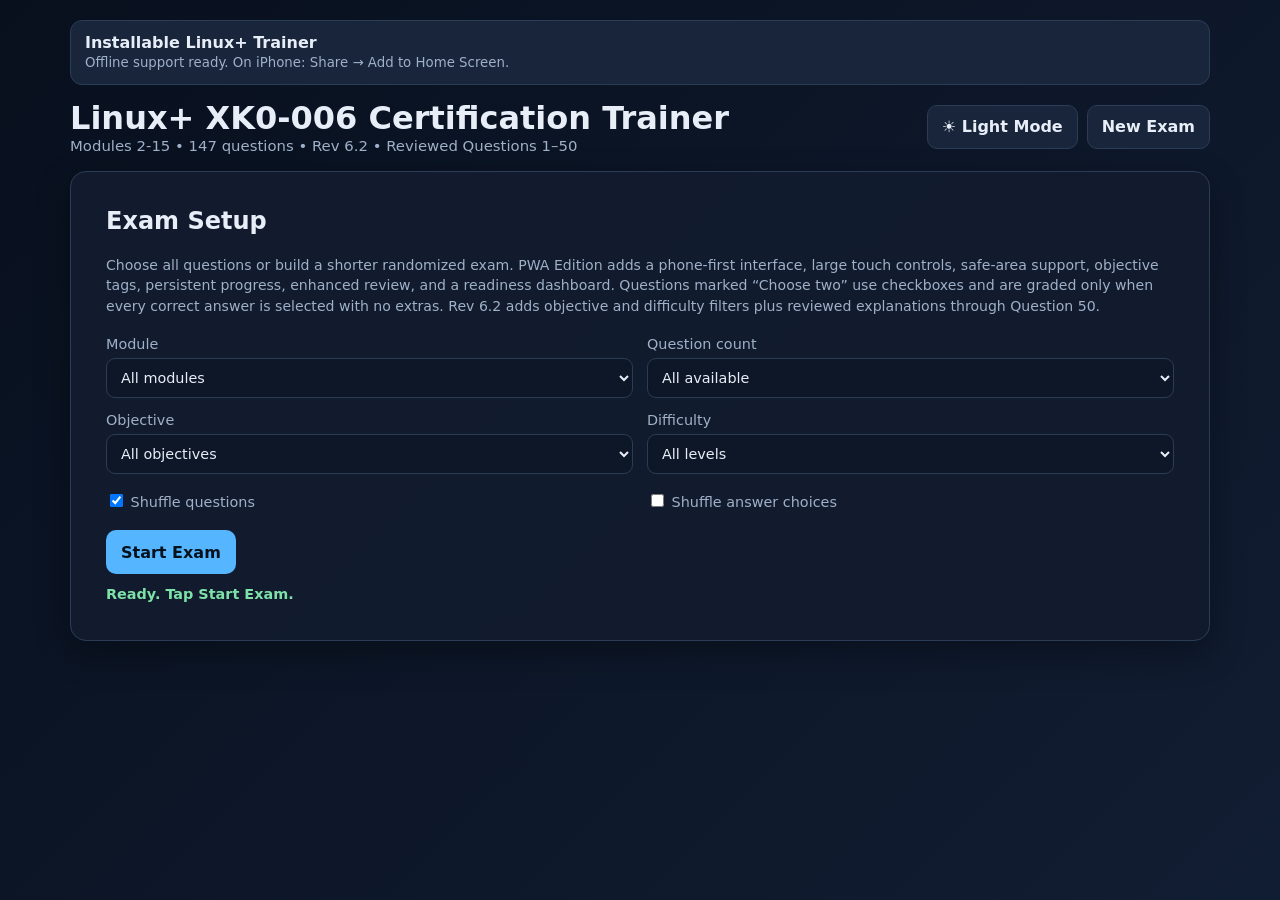
==== index.html @ e3d93ba5 "v6.2 v6.2" ====
<!doctype html>
<html lang="en"><head><meta charset="utf-8"><meta name="viewport" content="width=device-width,initial-scale=1,viewport-fit=cover">
<meta name="theme-color" content="#0b1220">
<meta name="apple-mobile-web-app-capable" content="yes">
<meta name="apple-mobile-web-app-status-bar-style" content="black-translucent">
<meta name="apple-mobile-web-app-title" content="Linux+ Trainer">
<meta name="mobile-web-app-capable" content="yes">
<meta name="description" content="Offline Linux+ XK0-006 certification practice trainer with 147-question bank; Questions 1–50 reviewed.">
<link rel="manifest" href="manifest.webmanifest">
<link rel="apple-touch-icon" href="icons/apple-touch-icon.png">
<link rel="icon" type="image/png" sizes="192x192" href="icons/icon-192.png">
<link rel="icon" type="image/png" sizes="512x512" href="icons/icon-512.png">
<title>Linux+ XK0-006 Trainer PWA</title>
<style>
:root{--bg:#0b1220;--panel:#121c2e;--panel2:#18253b;--text:#e8eef8;--muted:#9fb0c8;--accent:#55b6ff;--good:#37c978;--bad:#ff6577;--border:#2b3c57}
*{box-sizing:border-box} body{margin:0;font-family:Inter,system-ui,-apple-system,Segoe UI,Arial,sans-serif;background:linear-gradient(135deg,#08101e,#111d32);color:var(--text);min-height:100vh}
button,select,input{font:inherit} .app{max-width:1180px;margin:auto;padding:20px} header{display:flex;gap:15px;align-items:center;justify-content:space-between;margin-bottom:16px;flex-wrap:wrap}
h1{font-size:clamp(1.35rem,3vw,2rem);margin:0} .sub{color:var(--muted);font-size:.93rem} .top-actions{display:flex;gap:9px;flex-wrap:wrap}
.btn{border:1px solid var(--border);background:var(--panel2);color:var(--text);padding:10px 14px;border-radius:10px;cursor:pointer;font-weight:650} .btn:hover{border-color:var(--accent)} .primary{background:var(--accent);color:#05111d;border-color:transparent} .danger{background:#5b2630}
.layout{display:grid;grid-template-columns:280px 1fr;gap:16px} .card{background:rgba(18,28,46,.96);border:1px solid var(--border);border-radius:16px;box-shadow:0 12px 35px #0005}
.sidebar{padding:16px;position:sticky;top:15px;height:fit-content} .label{font-size:.78rem;color:var(--muted);text-transform:uppercase;letter-spacing:.08em;margin-bottom:6px}
select{width:100%;background:#0d1727;color:var(--text);border:1px solid var(--border);border-radius:9px;padding:10px;margin-bottom:14px}
.progressbar{height:10px;background:#09111e;border-radius:99px;overflow:hidden;margin:8px 0} .progressbar>div{height:100%;background:var(--accent);width:0}
.stats{display:grid;grid-template-columns:1fr 1fr;gap:8px;margin:12px 0} .stat{background:#0c1626;padding:10px;border-radius:10px;text-align:center} .stat strong{display:block;font-size:1.15rem}
.navgrid{display:grid;grid-template-columns:repeat(5,1fr);gap:6px;max-height:390px;overflow:auto;padding-right:2px} .qnav{aspect-ratio:1;border:1px solid var(--border);border-radius:7px;background:#0d1727;color:var(--text);cursor:pointer;font-size:.8rem} .qnav.active{outline:2px solid var(--accent)} .qnav.answered{background:#25456a} .qnav.correct{background:#185c3a} .qnav.wrong{background:#6d2632}
.main{padding:clamp(18px,3vw,30px)} .meta{display:flex;justify-content:space-between;color:var(--muted);gap:10px;font-size:.9rem;flex-wrap:wrap} .stem{font-size:1.15rem;line-height:1.55;margin:20px 0 16px}
.refimg{max-width:100%;max-height:420px;object-fit:contain;background:white;border-radius:10px;margin:8px 0 18px;border:1px solid var(--border)}
.option{display:flex;gap:12px;align-items:flex-start;padding:13px;border:1px solid var(--border);border-radius:11px;margin:9px 0;cursor:pointer;background:#0d1727;line-height:1.4} .option:hover{border-color:#5278a5} .option input{margin-top:3px;transform:scale(1.15)} .option.correct-answer{border-color:var(--good);background:#123722} .option.wrong-answer{border-color:var(--bad);background:#421b25}
.feedback{margin-top:14px;padding:12px;border-radius:10px;display:none} .feedback.good{display:block;background:#123722;border:1px solid var(--good)} .feedback.bad{display:block;background:#421b25;border:1px solid var(--bad)}
.bottom{display:flex;justify-content:space-between;gap:10px;margin-top:22px;flex-wrap:wrap} .center-actions{display:flex;gap:8px}
.start{padding:35px} .start h2{margin-top:0} .config{display:grid;grid-template-columns:repeat(2,minmax(0,1fr));gap:14px;margin:20px 0} .config label{display:block;color:var(--muted);font-size:.9rem} .config input,.config select{margin-top:6px;margin-bottom:0}
.results{padding:30px} .score{font-size:3.4rem;font-weight:800} .hidden{display:none!important} .note{color:var(--muted);font-size:.88rem;line-height:1.45}
@media(max-width:820px){.layout{grid-template-columns:1fr} .sidebar{position:static} .navgrid{max-height:150px;grid-template-columns:repeat(10,1fr)}}

/* Revision 3 enhancements */
:root{--shadow:#0005;--chip:#23344e;--warning:#f5c451}
body.light{--bg:#eef3f9;--panel:#ffffff;--panel2:#edf3fa;--text:#172235;--muted:#5d6b7e;--accent:#1677c8;--good:#16834a;--bad:#c63d4c;--border:#cbd7e5;--shadow:#19324b22;--chip:#e5eef8;background:linear-gradient(135deg,#edf4fb,#f9fbfe)}
body.light .card,body.light .sidebar{background:rgba(255,255,255,.98)} body.light select,body.light .option,body.light .qnav,body.light .stat{background:#f7faff;color:var(--text)}
.card{box-shadow:0 12px 35px var(--shadow)}
.top-actions{align-items:center}.theme-toggle{min-width:112px}.badge{display:inline-flex;align-items:center;padding:5px 9px;border-radius:999px;background:var(--chip);border:1px solid var(--border);font-size:.76rem;font-weight:750;letter-spacing:.02em}.badge.easy{color:#7be3a7}.badge.medium{color:#ffd36b}.badge.hard{color:#ff8a98}.meta-left{display:flex;gap:7px;flex-wrap:wrap;align-items:center}.search-wrap{margin:12px 0}.search-wrap input{width:100%;padding:10px 12px;border-radius:9px;border:1px solid var(--border);background:#0d1727;color:var(--text)}body.light .search-wrap input{background:#f7faff;color:var(--text)}
.rationale{padding:11px 12px;margin:9px 0;border-radius:9px;line-height:1.45}.rationale.good{background:#0f3221;border-left:5px solid var(--good)}.rationale.bad{background:#361923;border-left:5px solid var(--bad)}body.light .rationale.good{background:#e9f8ef}body.light .rationale.bad{background:#fff0f2}.rationale .reason{display:block;margin-top:5px}.correct-callout{font-size:1.06rem;margin:2px 0 12px;padding:11px;border-radius:9px;background:#0e3b25;border:1px solid var(--good)}body.light .correct-callout{background:#e8f8ee}.verification{margin-top:10px;padding:10px 12px;border:1px solid #4f7a9c;border-radius:10px;background:#10263a;color:#cfeaff;font-size:.88rem}.exam-tip{margin-top:12px;padding:11px;border-radius:9px;background:#2b2613;border:1px solid #6c5b22}body.light .verification{margin-top:10px;padding:10px 12px;border:1px solid #4f7a9c;border-radius:10px;background:#10263a;color:#cfeaff;font-size:.88rem}.exam-tip{background:#fff9e8}.module-report{margin:20px 0}.module-row{display:grid;grid-template-columns:1fr auto;gap:12px;padding:10px 0;border-bottom:1px solid var(--border)}.dashboard-grid{display:grid;grid-template-columns:repeat(3,minmax(0,1fr));gap:12px;margin:18px 0}.dash-card{background:#0c1626;border:1px solid var(--border);padding:16px;border-radius:12px}.dash-card strong{display:block;font-size:1.55rem;margin-top:4px}body.light .dash-card{background:#f7faff}.readiness{height:16px;border-radius:999px;background:#09111e;overflow:hidden;border:1px solid var(--border)}body.light .readiness{background:#e5edf6}.readiness>div{height:100%;background:linear-gradient(90deg,var(--bad),var(--warning),var(--good));width:0}.weak-list{display:flex;gap:8px;flex-wrap:wrap;margin:10px 0 18px}.weak-chip{padding:7px 10px;border:1px solid var(--border);border-radius:999px;background:var(--chip)}.review-actions{display:flex;gap:8px;flex-wrap:wrap}.save-note{font-size:.8rem;color:var(--muted);margin-top:10px}
@media(max-width:700px){.dashboard-grid{grid-template-columns:1fr}.module-row{grid-template-columns:1fr}.top-actions{width:100%}.top-actions .btn{flex:1}}


/* PWA Edition — phone-first usability */
html{-webkit-text-size-adjust:100%;scroll-behavior:smooth}
body{padding-left:env(safe-area-inset-left);padding-right:env(safe-area-inset-right)}
button,.option,label,input,select{-webkit-tap-highlight-color:transparent;touch-action:manipulation}
.btn{min-height:44px}.option{min-height:52px}.qnav{min-width:38px;min-height:38px}
@media(max-width:600px){
  body{background:var(--bg)}
  .app{max-width:none;padding:10px 10px calc(92px + env(safe-area-inset-bottom))}
  header{display:block;margin-bottom:10px}
  h1{font-size:1.28rem;line-height:1.2;margin-right:4px}
  .sub{font-size:.82rem;line-height:1.35;margin-top:4px}
  .top-actions{display:grid;grid-template-columns:1fr 1fr;gap:8px;margin-top:11px;width:100%}
  .top-actions .btn{width:100%;padding:10px 8px;font-size:.9rem}
  .card{border-radius:13px;box-shadow:none}
  .start,.results{padding:17px 14px}
  .start h2,.results h2{font-size:1.25rem}
  .config{grid-template-columns:1fr;gap:12px;margin:16px 0}
  .config label{font-size:.88rem}
  .config select{min-height:48px}
  #startBtn{width:100%;min-height:50px;font-size:1rem}
  .layout{display:flex;flex-direction:column;gap:10px}
  .sidebar{position:static;padding:12px;order:2}
  .main{padding:15px 13px;order:1;overflow:hidden}
  .sidebar .label:first-child,#jumpModule{display:none}
  .search-wrap{margin:0 0 10px}
  .search-wrap input{min-height:45px;font-size:16px}
  .stats{grid-template-columns:repeat(4,1fr);gap:5px;margin:9px 0}
  .stat{padding:8px 3px;font-size:.66rem;line-height:1.2}
  .stat strong{font-size:1rem;margin-bottom:2px}
  .navgrid{display:flex;gap:7px;overflow-x:auto;overflow-y:hidden;max-height:none;padding:3px 1px 8px;scroll-snap-type:x proximity;-webkit-overflow-scrolling:touch}
  .qnav{flex:0 0 40px;aspect-ratio:1;scroll-snap-align:center;font-size:.78rem}
  #submitExam{min-height:48px;margin-top:8px!important}
  .meta{display:block;font-size:.78rem}
  .meta-left{gap:5px;margin-bottom:7px}
  #qCount{display:block;color:var(--muted)}
  .badge{font-size:.68rem;padding:4px 7px}
  .stem{font-size:1.04rem;line-height:1.48;margin:15px 0 12px;overflow-wrap:anywhere}
  .refimg{max-height:48vh;margin:6px 0 13px;border-radius:8px}
  .option{gap:10px;padding:13px 11px;margin:8px 0;border-radius:10px;font-size:.97rem;line-height:1.42;overflow-wrap:anywhere}
  .option input{width:20px;height:20px;flex:0 0 20px;margin-top:1px;transform:none}
  .feedback{padding:10px;margin-top:12px;overflow-wrap:anywhere}
  .feedback h3{font-size:1rem;margin:10px 0}
  .correct-callout{font-size:.98rem;padding:10px;line-height:1.4}
  .rationale{padding:10px;margin:8px 0;font-size:.92rem}
  .exam-tip,.verification{font-size:.88rem;line-height:1.4}
  .bottom{position:fixed;z-index:50;left:0;right:0;bottom:0;margin:0;padding:9px max(10px,env(safe-area-inset-right)) calc(9px + env(safe-area-inset-bottom)) max(10px,env(safe-area-inset-left));display:grid;grid-template-columns:1fr 2fr 1fr;gap:7px;background:rgba(11,18,32,.97);border-top:1px solid var(--border);box-shadow:0 -8px 24px #0007;backdrop-filter:blur(12px)}
  body.light .bottom{background:rgba(255,255,255,.97);box-shadow:0 -8px 24px #19324b22}
  .bottom>.btn{width:100%;padding:9px 5px;font-size:.82rem;white-space:nowrap}
  .center-actions{display:grid;grid-template-columns:1fr 1fr;gap:7px;min-width:0}
  .center-actions .btn{width:100%;padding:9px 4px;font-size:.8rem;white-space:nowrap}
  .dashboard-grid{grid-template-columns:1fr 1fr;gap:8px;margin:14px 0}
  .dash-card{padding:12px 10px;font-size:.83rem}
  .dash-card strong{font-size:1.25rem}
  .score{font-size:2.65rem}
  .module-row{display:block;padding:10px 0;font-size:.9rem}
  .module-row strong{display:block;margin-top:5px}
  .review-actions{display:grid;grid-template-columns:1fr;gap:8px}
  .review-actions .btn{width:100%;min-height:48px}
}
@media(max-width:380px){
  .app{padding-left:7px;padding-right:7px}
  .main{padding:13px 10px}
  .stats{grid-template-columns:1fr 1fr}
  .dashboard-grid{grid-template-columns:1fr}
  .bottom{grid-template-columns:.8fr 2.4fr .8fr;gap:5px;padding-left:6px;padding-right:6px}
  .bottom>.btn,.center-actions .btn{font-size:.74rem}
}
@media(orientation:landscape) and (max-height:500px) and (max-width:950px){
  .app{padding-bottom:76px}
  header{display:flex}
  .top-actions{width:auto;margin-top:0;display:flex}
  .refimg{max-height:42vh}
  .bottom{padding-top:6px;padding-bottom:calc(6px + env(safe-area-inset-bottom))}
}

.startup-status{margin-top:12px;font-size:.9rem;color:var(--muted);min-height:1.3em}.startup-status.error{color:#ff9b9b;font-weight:700}.startup-status.ok{color:#7ee2a8;font-weight:700}@media(max-width:700px){#startBtn{width:100%;min-height:56px;font-size:1.05rem}.startup-status{text-align:center}}

.pwa-banner{display:flex;align-items:center;justify-content:space-between;gap:12px;padding:12px 14px;margin-bottom:14px;border:1px solid var(--border);border-radius:12px;background:var(--panel2)}
.pwa-banner strong{display:block}.pwa-banner small{color:var(--muted);line-height:1.35}.pwa-banner .btn{white-space:nowrap}
@media(max-width:600px){.pwa-banner{align-items:flex-start;flex-direction:column}.pwa-banner .btn{width:100%;min-height:48px}}
.badge.reviewed{background:rgba(34,197,94,.16);border-color:rgba(34,197,94,.45);color:#86efac}.badge.pending{background:rgba(245,158,11,.12);border-color:rgba(245,158,11,.4);color:#fcd34d}.review-detail{margin-top:12px;padding:12px;border:1px solid var(--border);border-radius:10px;background:var(--panel2)}.review-detail div+div{margin-top:8px}</style></head><body><div class="app"><div id="pwaBanner" class="pwa-banner"><div><strong>Installable Linux+ Trainer</strong><small id="pwaMessage">Open from an HTTPS address in Safari, then use Share → Add to Home Screen.</small></div><button id="installBtn" class="btn primary hidden" type="button">Install App</button></div>
<header><div><h1>Linux+ XK0-006 Certification Trainer</h1><div class="sub">Modules 2-15 • 147 questions • Rev 6.2 • Reviewed Questions 1–50</div></div><div class="top-actions"><button class="btn theme-toggle" id="themeBtn">☀️ Light Mode</button><button class="btn" id="restartTop">New Exam</button></div></header>
<section id="startScreen" class="card start"><h2>Exam Setup</h2><p class="note">Choose all questions or build a shorter randomized exam. PWA Edition adds a phone-first interface, large touch controls, safe-area support, objective tags, persistent progress, enhanced review, and a readiness dashboard. Questions marked “Choose two” use checkboxes and are graded only when every correct answer is selected with no extras. Rev 6.2 adds objective and difficulty filters plus reviewed explanations through Question 50.</p>
<div class="config"><label>Module<select id="moduleSelect"><option value="all">All modules</option></select></label><label>Question count<select id="countSelect"><option value="all">All available</option><option>10</option><option>25</option><option>50</option><option>75</option><option>100</option><option>150</option></select></label><label>Objective<select id="objectiveSelect"><option value="all">All objectives</option></select></label><label>Difficulty<select id="difficultySelect"><option value="all">All levels</option><option>Easy</option><option>Medium</option><option>Hard</option></select></label><label><input type="checkbox" id="shuffleQuestions" checked> Shuffle questions</label><label><input type="checkbox" id="shuffleAnswers"> Shuffle answer choices</label></div>
<button type="button" class="btn primary" id="startBtn" onclick="return startExamFallback(event)">Start Exam</button><div id="startupStatus" class="startup-status" role="status" aria-live="polite">Ready. Tap Start Exam.</div></section>
<section id="examScreen" class="layout hidden"><aside class="card sidebar"><div class="label">Module filter</div><select id="jumpModule"><option value="all">All in exam</option></select><div class="search-wrap"><input id="questionSearch" type="search" placeholder="Search questions or commands"></div><div class="label">Progress</div><div id="progressText">0 / 0 answered</div><div class="progressbar"><div id="progressFill"></div></div><div class="stats"><div class="stat"><strong id="answeredStat">0</strong>Answered</div><div class="stat"><strong id="remainingStat">0</strong>Remaining</div><div class="stat"><strong id="correctLive">0</strong>Checked correct</div><div class="stat"><strong id="accuracyLive">—</strong>Checked accuracy</div></div><div class="navgrid" id="navGrid"></div><button class="btn primary" style="width:100%;margin-top:14px" id="submitExam">Grade Exam</button></aside>
<main class="card main"><div class="meta"><div class="meta-left"><span id="qModule"></span><span class="badge" id="qObjective"></span><span class="badge" id="qDifficulty"></span><span class="badge" id="qReviewStatus"></span></div><span id="qCount"></span></div><div class="stem" id="qStem"></div><div id="qImages"></div><div id="options"></div><div class="feedback" id="feedback"></div><div class="bottom"><button class="btn" id="prevBtn">Previous</button><div class="center-actions"><button class="btn" id="clearBtn">Clear</button><button class="btn primary" id="checkBtn">Check Answer</button></div><button class="btn" id="nextBtn">Next</button></div></main></section>
<section id="resultsScreen" class="card results hidden"><h2>Exam Results</h2><div class="score" id="score"></div><p id="scoreDetail"></p><div class="dashboard-grid"><div class="dash-card">Readiness<strong id="readinessLabel"></strong><div class="readiness"><div id="readinessFill"></div></div></div><div class="dash-card">Correct<strong id="correctStat"></strong></div><div class="dash-card">Incorrect / blank<strong id="wrongStat"></strong></div></div><h3>Weakest areas</h3><div id="weakAreas" class="weak-list"></div><div id="objectiveReport" class="module-report"></div><div id="moduleReport" class="module-report"></div><div class="review-actions"><button class="btn primary" id="reviewBtn">Review All Answers</button><button class="btn" id="missedBtn">Review Missed Only</button><button class="btn" id="newBtn">New Exam</button></div><div class="save-note">Your theme and in-progress answers are stored locally in this browser.</div></section>
</div><script>var __assign = (this && this.__assign) || function () {
    __assign = Object.assign || function(t) {
        for (var s, i = 1, n = arguments.length; i < n; i++) {
            s = arguments[i];
            for (var p in s) if (Object.prototype.hasOwnProperty.call(s, p))
                t[p] = s[p];
        }
        return t;
    };
    return __assign.apply(this, arguments);
};
var __read = (this && this.__read) || function (o, n) {
    var m = typeof Symbol === "function" && o[Symbol.iterator];
    if (!m) return o;
    var i = m.call(o), r, ar = [], e;
    try {
        while ((n === void 0 || n-- > 0) && !(r = i.next()).done) ar.push(r.value);
    }
    catch (error) { e = { error: error }; }
    finally {
        try {
            if (r && !r.done && (m = i["return"])) m.call(i);
        }
        finally { if (e) throw e.error; }
    }
    return ar;
};
var __spreadArray = (this && this.__spreadArray) || function (to, from, pack) {
    if (pack || arguments.length === 2) for (var i = 0, l = from.length, ar; i < l; i++) {
        if (ar || !(i in from)) {
            if (!ar) ar = Array.prototype.slice.call(from, 0, i);
            ar[i] = from[i];
        }
    }
    return to.concat(ar || Array.prototype.slice.call(from));
};
var __values = (this && this.__values) || function(o) {
    var s = typeof Symbol === "function" && Symbol.iterator, m = s && o[s], i = 0;
    if (m) return m.call(o);
    if (o && typeof o.length === "number") return {
        next: function () {
            if (o && i >= o.length) o = void 0;
            return { value: o && o[i++], done: !o };
        }
    };
    throw new TypeError(s ? "Object is not iterable." : "Symbol.iterator is not defined.");
};
var e_1, _a;
var BANK = [{ "id": "m2q1", "module": 2, "moduleTitle": "Administering Users and Groups", "number": 1, "stem": "An administrator needs to verify the user ID, home directory, and assigned shell for the user named accounting. Which of the following commands should the administrator use to retrieve this information?", "options": [{ "label": "A", "text": "getent passwd accounting" }, { "label": "B", "text": "id accounting" }, { "label": "C", "text": "grep accounting /etc/shadow" }, { "label": "D", "text": "who accounting" }], "correct": ["A"], "images": [], "multi": false }, { "id": "m2q2", "module": 2, "moduleTitle": "Administering Users and Groups", "number": 2, "stem": "A Linux administrator wants to add a user to the Docker group without changing their primary group. Which of the following commands should the administrator use to complete this task?", "options": [{ "label": "A", "text": "sudo groupmod docker user" }, { "label": "B", "text": "sudo usermod -g docker user" }, { "label": "C", "text": "sudo usermod -aG docker user" }, { "label": "D", "text": "sudo groupmod -G docker user" }], "correct": ["C"], "images": [], "multi": false }, { "id": "m2q3", "module": 2, "moduleTitle": "Administering Users and Groups", "number": 3, "stem": "An administrator must secure an account for a user who is going on extended leave. Which of the following steps should the administrator take? (Choose two).", "options": [{ "label": "A", "text": "Set the user's files to immutable." }, { "label": "B", "text": "Instruct the user to log in once per week." }, { "label": "C", "text": "Delete the user's /home folder." }, { "label": "D", "text": "Run the command passwd -l user." }, { "label": "E", "text": "Change the date on the /home folder to that of the expected return date." }, { "label": "F", "text": "Change the user's shell to /sbin/nologin." }], "correct": ["D", "F"], "images": [], "multi": true }, { "id": "m2q4", "module": 2, "moduleTitle": "Administering Users and Groups", "number": 4, "stem": "A systems administrator is preparing a Linux system for application setup. The administrator needs to create an environment variable with a persistent value in one of the user accounts. Which of the following commands should the administrator use for this task?", "options": [{ "label": "A", "text": "export \"VAR=$VAR:value\" >> ~/.ssh/profile" }, { "label": "B", "text": "export VAR=value" }, { "label": "C", "text": "VAR=value" }, { "label": "D", "text": "echo \"export VAR=value\" >> ~/.bashrc" }], "correct": ["D"], "images": [], "multi": false }, { "id": "m2q5", "module": 2, "moduleTitle": "Administering Users and Groups", "number": 5, "stem": "Which of the following is a reason multiple password changes on the same day are not allowed?", "options": [{ "label": "A", "text": "To avoid brute-forced password attacks by making them too long to perform" }, { "label": "B", "text": "To increase password complexity and the system's security" }, { "label": "C", "text": "To stop users from circulating through the password history to return to the originally used password" }, { "label": "D", "text": "To enforce using multifactor authentication with stronger encryption algorithms instead of passwords" }], "correct": ["C"], "images": [], "multi": false }, { "id": "m2q6", "module": 2, "moduleTitle": "Administering Users and Groups", "number": 6, "stem": "Which of the following is the main reason for setting up password expiry policies?", "options": [{ "label": "A", "text": "To avoid using the same passwords repeatedly" }, { "label": "B", "text": "To mitigate the use of exposed passwords" }, { "label": "C", "text": "To force usage of passwordless authentication" }, { "label": "D", "text": "To increase password strength and complexity" }], "correct": ["B"], "images": [], "multi": false }, { "id": "m2q7", "module": 2, "moduleTitle": "Administering Users and Groups", "number": 7, "stem": "A Linux administrator is updating the group membership by executing the following commands: However, the group membership is not changing. Which of the following explains this issue?", "options": [{ "label": "A", "text": "Executing usermod with sudo is not permitted." }, { "label": "B", "text": "Users cannot be added to the wheel group with the usermod command." }, { "label": "C", "text": "The command groups was run with sudo privileges." }, { "label": "D", "text": "The options wheel and admin are transposed." }], "correct": ["C"], "images": ["[data-uri]"], "multi": false }, { "id": "m2q8", "module": 2, "moduleTitle": "Administering Users and Groups", "number": 8, "stem": "A systems administrator needs to report the IP addresses of the users currently connected to the server. Which of the following commands should the administrator use to find the required information?", "options": [{ "label": "A", "text": "$ whois @localhost" }, { "label": "B", "text": "$ w -i" }, { "label": "C", "text": "$ cat /etc/hosts" }, { "label": "D", "text": "$ who -l" }], "correct": ["B"], "images": [], "multi": false }, { "id": "m2q9", "module": 2, "moduleTitle": "Administering Users and Groups", "number": 9, "stem": "A systems administrator must provide privileged access to a specific user in a Linux system. Which of the following commands should the administrator use?", "options": [{ "label": "A", "text": "usermod -aG wheel username" }, { "label": "B", "text": "echo username >> /etc/sudoers.d/privileged" }, { "label": "C", "text": "visudo username" }, { "label": "D", "text": "sed -i 's/username/root/' /etc/passwd" }], "correct": ["A"], "images": [], "multi": false }, { "id": "m2q10", "module": 2, "moduleTitle": "Administering Users and Groups", "number": 10, "stem": "While reviewing local accounts on a server, a Linux administrator discovers that multiple users have not changed their passwords in more than a year. Which of the following commands should the administrator execute to bring the users' accounts into compliance with the 90-day guideline?", "options": [{ "label": "A", "text": "chage -M 90 username" }, { "label": "B", "text": "usermod -aG 90" }, { "label": "C", "text": "passwd -d 90" }, { "label": "D", "text": "loginctl -H 90" }], "correct": ["A"], "images": [], "multi": false }, { "id": "m2q11", "module": 2, "moduleTitle": "Administering Users and Groups", "number": 11, "stem": "Which of the following is the best way to create a non-interactive account in a Linux system?", "options": [{ "label": "A", "text": "With no elevated privileges" }, { "label": "B", "text": "By using adduser with no password" }, { "label": "C", "text": "With no home directory" }, { "label": "D", "text": "With the shell set to /sbin/nologin" }], "correct": ["D"], "images": [], "multi": false }, { "id": "m2q12", "module": 2, "moduleTitle": "Administering Users and Groups", "number": 12, "stem": "An administrator receives a report that a user is unable to execute the run report - utility that is used to generate weekly reports. The administrator logs in as the user to verify the issue, runs the following commands, and receives the following output: Which of the following best describes the issue and how to resolve it?", "options": [{ "label": "A", "text": "The runreports utility is not in the user's PATH. The administrator should modify the .bash_profile file." }, { "label": "B", "text": "The runreports utility is a shell script, but not owned by the user, and is therefore unable to be run. The administrator should use the chown command." }, { "label": "C", "text": "The user does not have the correct SELinux context to use the runreports utility. The administrator should modify the SELinux template." }, { "label": "D", "text": "The runreports utility does not have execute permissions for the user. The administrator should add execute permissions for the user." }], "correct": ["A"], "images": ["[data-uri]"], "multi": false }, { "id": "m2q13", "module": 2, "moduleTitle": "Administering Users and Groups", "number": 13, "stem": "A Linux administrator installed a new program inside $HOME/.local/bin and is trying to execute it without using an absolute path. Which of the following should the administrator use for this task?", "options": [{ "label": "A", "text": "export PATH=PATH:$HOME/.local/bin" }, { "label": "B", "text": "export $PATH=PATH:$HOME/.local/bin" }, { "label": "C", "text": "export PATH=$PATH:$HOME/.local/bin" }, { "label": "D", "text": "export $PATH-$PATH:$HOME/.local/bin" }], "correct": ["C"], "images": [], "multi": false }, { "id": "m2q14", "module": 2, "moduleTitle": "Administering Users and Groups", "number": 14, "stem": "A small group of remote users needs permission to run some administrative commands on a Linux server. Which of the following approaches is the best way to address this request?", "options": [{ "label": "A", "text": "Set the sticky bit in all binaries requested for use by this group of users." }, { "label": "B", "text": "Request a list of utilities they need to use with elevated privileges, and add the appropriate rules." }, { "label": "C", "text": "Set the configuration parameter PermitRootLogin on sshd_config to \"yes\" and share the root password with this group of users." }, { "label": "D", "text": "Create a Linux group, add the users, and configure this group on /etc/sudoers to use sudo, thus allowing them to switch to root user." }], "correct": ["B"], "images": [], "multi": false }, { "id": "m3q1", "module": 3, "moduleTitle": "Configuring Permissions", "number": 1, "stem": "A systems administrator wants to prevent the current contents of a file from being overwritten and wants to allow new additions at the end of the file. Which of the following commands should the administrator use?", "options": [{ "label": "A", "text": "setenforce file" }, { "label": "B", "text": "setfacl -m m::t file" }, { "label": "C", "text": "chattr +a file" }, { "label": "D", "text": "chmod +t file" }], "correct": ["C"], "images": [], "multi": false }, { "id": "m3q2", "module": 3, "moduleTitle": "Configuring Permissions", "number": 2, "stem": "A systems administrator attempts to edit a file as root, but receives the following error: Which of the following commands allows the administrator to edit the file?", "options": [{ "label": "A", "text": "chown root /etc/resolv.conf" }, { "label": "B", "text": "chattr -i /etc/resolv.conf" }, { "label": "C", "text": "chmod 750 /etc/resolv.conf" }, { "label": "D", "text": "chgrp root /etc/resolv.conf" }], "correct": ["B"], "images": ["[data-uri]"], "multi": false }, { "id": "m3q3", "module": 3, "moduleTitle": "Configuring Permissions", "number": 3, "stem": "A systems administrator receives reports from users who are having issues while trying to modify newly created files in a shared directory. The administrator sees the following outputs: Which of the following provides the best resolution to this issue?", "options": [{ "label": "A", "text": "Adding a setuid bit to the user in the shared folder" }, { "label": "B", "text": "Manually changing the group of the newly created files" }, { "label": "C", "text": "Changing all directory contents to be writable and readable for everyone" }, { "label": "D", "text": "Adding a setgid bit to the group in the shared folder" }], "correct": ["D"], "images": ["[data-uri]"], "multi": false }, { "id": "m3q4", "module": 3, "moduleTitle": "Configuring Permissions", "number": 4, "stem": "A Linux administrator has been informed that user alpha is able to successfully access the /project2/data/ directory, but user beta is not. The administrator observes the following during troubleshooting: The directory permissions are as follows: Which of the following would most likely cause the access discrepancy?", "options": [{ "label": "A", "text": "User beta is not a member of the project2 group or subgroups." }, { "label": "B", "text": "There is an SELinux context preventing user beta from accessing the directory." }, { "label": "C", "text": "User alpha is a member of a group nested within the project2 group." }, { "label": "D", "text": "There is an ACL configured for user alpha on the /project2/data directory." }], "correct": ["D"], "images": ["[data-uri]", "[data-uri]"], "multi": false }, { "id": "m3q5", "module": 3, "moduleTitle": "Configuring Permissions", "number": 5, "stem": "A systems administrator is creating a now shared directory. Which of the following commands ensures all users from the same group will be able to work with the newly created files?", "options": [{ "label": "A", "text": "chmod g+r /shared" }, { "label": "B", "text": "chmod g+s /shared" }, { "label": "C", "text": "chmod g+w /shared" }, { "label": "D", "text": "chmod g+x /shared" }], "correct": ["B"], "images": [], "multi": false }, { "id": "m4q1", "module": 4, "moduleTitle": "Implementing File Management", "number": 1, "stem": "Which of the following filesystems contains non-persistent or volatile data?", "options": [{ "label": "A", "text": "/boot" }, { "label": "B", "text": "/usr" }, { "label": "C", "text": "/proc" }, { "label": "D", "text": "/var" }], "correct": ["C"], "images": [], "multi": false }, { "id": "m4q2", "module": 4, "moduleTitle": "Implementing File Management", "number": 2, "stem": "An administrator needs to remove the directory /home/user1/data and all of its contents. Which of the following commands should the administrator use?", "options": [{ "label": "A", "text": "rmdir -p /home/user1/data" }, { "label": "B", "text": "ln -d /home/user1/data" }, { "label": "C", "text": "rm -r /home/user1/data" }, { "label": "D", "text": "cut -d /home/user1/data" }], "correct": ["C"], "images": [], "multi": false }, { "id": "m4q3", "module": 4, "moduleTitle": "Implementing File Management", "number": 3, "stem": "Which of the following is the location for built-in Linux executable files and utilities?", "options": [{ "label": "A", "text": "/bin" }, { "label": "B", "text": "/var" }, { "label": "C", "text": "/etc" }, { "label": "D", "text": "/sys" }], "correct": ["A"], "images": [], "multi": false }, { "id": "m4q4", "module": 4, "moduleTitle": "Implementing File Management", "number": 4, "stem": "A systems administrator is working on configuration changes and needs to replace a hostname in a specific file. Which of the following commands should the administrator use to complete this task?", "options": [{ "label": "A", "text": "cut -d oldhostname /etc/configuration.file | vi newhost.name" }, { "label": "B", "text": "sed -i 's/oldhostname/newhostname/' /etc/configuration.file" }, { "label": "C", "text": "cat /etc/configuration.file | grep oldhostname > newhost.name" }, { "label": "D", "text": "grep oldhostname /etc/configuration.file | awk '{print $1 newhostname}'" }], "correct": ["B"], "images": [], "multi": false }, { "id": "m4q5", "module": 4, "moduleTitle": "Implementing File Management", "number": 5, "stem": "Which of the following commands sets all the directories' permissions recursively in the user's home directory and as accessible only to the user?", "options": [{ "label": "A", "text": "find / -type f -exec: chmod 777 {} \\;" }, { "label": "B", "text": "find ~ -type d -exec chmod 700 {} \\;" }, { "label": "C", "text": "find /home -type d -exec chmod 750 {} \\;" }, { "label": "D", "text": "find $HOME -type d -exec chmod 755 {} \\;" }], "correct": ["B"], "images": [], "multi": false }, { "id": "m4q6", "module": 4, "moduleTitle": "Implementing File Management", "number": 6, "stem": "An administrator needs to append the output of a Linux command to an existing file for later analysis. Which of the following command-line strings should the administrator use?", "options": [{ "label": "A", "text": "cat ls > file.txt" }, { "label": "B", "text": "tcc ls > awk file.txt" }, { "label": "C", "text": "echo ls | sed -i file.txt" }, { "label": "D", "text": "ls >> file.txt" }], "correct": ["D"], "images": [], "multi": false }, { "id": "m4q7", "module": 4, "moduleTitle": "Implementing File Management", "number": 7, "stem": "A Linux administrator is creating a symbolic link /home/docs leading to the /usr/share/documents/ directory. Which of the following commands allows the administrator to achieve this goal?", "options": [{ "label": "A", "text": "link /usr/share/documents /home/docs" }, { "label": "B", "text": "ln -s /usr/share/documents /home/docs" }, { "label": "C", "text": "rsync /usr/share/documents /home/docs" }, { "label": "D", "text": "lsof /usr/share/documents /home/docs" }], "correct": ["B"], "images": [], "multi": false }, { "id": "m4q8", "module": 4, "moduleTitle": "Implementing File Management", "number": 8, "stem": "A Linux systems administrator is creating a new file, /var/tmp/myfile. This file needs to point to /usr/local/myfile. Both files reside on different filesystems. Which of the following commands should the administrator use to accomplish this task?", "options": [{ "label": "A", "text": "link /usr/local/myfile /var/tmp/myfile" }, { "label": "B", "text": "ln -s /usr/local/myfile /var/tmp/myfile" }, { "label": "C", "text": "touch /usr/local/myfile | file /var/tmp/myfile" }, { "label": "D", "text": "cat /usr/local/myfile > /var/tmp/myfile" }], "correct": ["B"], "images": [], "multi": false }, { "id": "m4q9", "module": 4, "moduleTitle": "Implementing File Management", "number": 9, "stem": "Which of the following Linux directories contains documentation for installed software packages and shareable system files?", "options": [{ "label": "A", "text": "/lib" }, { "label": "B", "text": "/var" }, { "label": "C", "text": "/usr" }, { "label": "D", "text": "/dev" }], "correct": ["C"], "images": [], "multi": false }, { "id": "m4q10", "module": 4, "moduleTitle": "Implementing File Management", "number": 10, "stem": "A Linux administrator needs to compare two files and provide the output in the following format: 2,3d1 < Line 2 < Line 3 4a3 > Line 5 Which of the following commands should the administrator use to perform the task?", "options": [{ "label": "A", "text": "compgen" }, { "label": "B", "text": "awk" }, { "label": "C", "text": "file" }, { "label": "D", "text": "diff" }], "correct": ["D"], "images": [], "multi": false }, { "id": "m4q11", "module": 4, "moduleTitle": "Implementing File Management", "number": 11, "stem": "A systems administrator wants to review the logs from an Apache 2 error.log file in real time and save the information to another file for later review. Which of the following commands should the administrator use?", "options": [{ "label": "A", "text": "tail -f /var/log/apache2/error.log > logfile.txt" }, { "label": "B", "text": "tail -f /var/log/apache2/error.log | logfile.txt" }, { "label": "C", "text": "tail -f /var/log/apache2/error.log >> logfile.txt" }, { "label": "D", "text": "tail -f /var/log/apache2/error.log | tee logfile.txt" }], "correct": ["D"], "images": [], "multi": false }, { "id": "m5q1", "module": 5, "moduleTitle": "Authoring Text Files", "number": 1, "stem": "A Linux systems administrator needs to extract the contents of a file named /home/dev/web.bkp to the /var/www/html/ directory. Which of the following commands should the administrator use?", "options": [{ "label": "A", "text": "gzip -dc /home/dev/web.bkp | tar -xf - -C /var/www/html/" }, { "label": "B", "text": "pushd /var/www/html/ $$ cpio -idv < /home/dev/web.bkp && popd" }, { "label": "C", "text": "tar -c -f /home/dev/web.bkp /var/www/html/" }, { "label": "D", "text": "unzip -c /home/dev/web.bkp /var/www/html/" }], "correct": ["A"], "images": [], "multi": false }, { "id": "m5q2", "module": 5, "moduleTitle": "Authoring Text Files", "number": 2, "stem": "A Linux administrator needs to analyze a compromised disk for traces of malware. To complete the analysis, the administrator wants to make an exact, block-level copy of the disk. Which of the following commands accomplishes this task?", "options": [{ "label": "A", "text": "cp -rp /dev/sdc/* /tmp/image" }, { "label": "B", "text": "cpio -i /dev/sdc -ov /tmp/image" }, { "label": "C", "text": "tar cvzf /tmp/image /dev/sdc" }, { "label": "D", "text": "dd if=/dev/sdc of=/tmp/image bs=8192" }], "correct": ["D"], "images": [], "multi": false }, { "id": "m5q3", "module": 5, "moduleTitle": "Authoring Text Files", "number": 3, "stem": "A systems administrator is creating a backup copy of the /home/ directory. Which of the following commands allows the administrator to archive and compress the directory at the same time?", "options": [{ "label": "A", "text": "cpio -o /backups/home.tar.xz /home/" }, { "label": "B", "text": "rsync -z /backups/home.tar.xz /home/" }, { "label": "C", "text": "tar -cJf /backups/home.tar.xz /home/" }, { "label": "D", "text": "dd of=/backups/home.tar.xz if=/home/" }], "correct": ["C"], "images": [], "multi": false }, { "id": "m5q4", "module": 5, "moduleTitle": "Authoring Text Files", "number": 4, "stem": "A systems administrator is restoring data from a backup. While analyzing the file format, the administrator sees the following output: data: 7-zip archive data, version 0.4 Which of the following commands should the administrator use to help extract the data?", "options": [{ "label": "A", "text": "7za e data" }, { "label": "B", "text": "tar x --lzip --format=v7 data" }, { "label": "C", "text": "unzip -nP 7 data" }, { "label": "D", "text": "zcat -S 7 data" }], "correct": ["A"], "images": [], "multi": false }, { "id": "m6q1", "module": 6, "moduleTitle": "Deploying Software", "number": 1, "stem": "Following the completion of monthly server patching, a Linux administrator receives reports that a critical application is not functioning. Which of the following commands should help the administrator determine which packages were installed?", "options": [{ "label": "A", "text": "dnf history" }, { "label": "B", "text": "dnf list" }, { "label": "C", "text": "dnf info" }, { "label": "D", "text": "dnf search" }], "correct": ["A"], "images": [], "multi": false }, { "id": "m6q2", "module": 6, "moduleTitle": "Deploying Software", "number": 2, "stem": "An administrator attempts to install updates on a Linux system but receives error messages regarding a specific repository. Which of the following commands should the administrator use to verify that the repository is installed and enabled?", "options": [{ "label": "A", "text": "yum repo-pkgs" }, { "label": "B", "text": "yum list installed repos" }, { "label": "C", "text": "yum reposync available" }, { "label": "D", "text": "yum repolist all" }], "correct": ["D"], "images": [], "multi": false }, { "id": "m6q3", "module": 6, "moduleTitle": "Deploying Software", "number": 3, "stem": "Due to application compatibility issues, the Python 3 OpenSSL library should not be upgraded. Which of the following commands should the systems administrator use to ensure the package stays at the current version?", "options": [{ "label": "A", "text": "dpkg --hold python3-openssl" }, { "label": "B", "text": "apt set-selections python3-openssl" }, { "label": "C", "text": "apt-mark hold python3-openssl" }, { "label": "D", "text": "echo \"python3-openssl > hold\" |apt set-selections" }], "correct": ["C"], "images": [], "multi": false }, { "id": "m6q4", "module": 6, "moduleTitle": "Deploying Software", "number": 4, "stem": "The security manager at a company notifies a systems administrator of open vulnerabilities on the Linux system. The administrator receives the following information while logged in to the server: Which of the following is the most likely security concern?", "options": [{ "label": "A", "text": "The server has not been updated in a year and should be patched." }, { "label": "B", "text": "The system has httpd installed and needs to be removed." }, { "label": "C", "text": "The system is configured to use UTC time and should be set to EDT." }, { "label": "D", "text": "The system has SELinux set to enforcing and needs to be disabled." }], "correct": ["A"], "images": ["[data-uri]"], "multi": false }, { "id": "m6q5", "module": 6, "moduleTitle": "Deploying Software", "number": 5, "stem": "A systems administrator is patching servers that are vulnerable to the regreSSHion bug. Which of the following commands allows the administrator to patch the servers?", "options": [{ "label": "A", "text": "dnf upgrade openssh" }, { "label": "B", "text": "dnf --enablerepo=security-common update openssh" }, { "label": "C", "text": "dnf --enable=security-common install openssh" }, { "label": "D", "text": "dnf check-update openssh" }], "correct": ["A"], "images": [], "multi": false }, { "id": "m7q1", "module": 7, "moduleTitle": "Administering Storage", "number": 1, "stem": "A Linux administrator needs to securely overwrite a hard disk before disposal. Which of the following commands is the best choice?", "options": [{ "label": "A", "text": "sudo rm -rf /dev/sda1" }, { "label": "B", "text": "sudo shred /dev/sda" }, { "label": "C", "text": "sudo parted rm /dev/sda1" }, { "label": "D", "text": "sudo dd if=/dev/null of=/dev/sda1" }], "correct": ["B"], "images": [], "multi": false }, { "id": "m7q2", "module": 7, "moduleTitle": "Administering Storage", "number": 2, "stem": "A user on a Linux VM is running /work/test.sh Bash script and receives the following error: bash: /work/test.sh: Permission denied After further investigation, the user receives the following outputs: Which of the following commands should a systems administrator run to fix the issue?", "options": [{ "label": "A", "text": "mount -o remount,exec /work" }, { "label": "B", "text": "mount -o remount,suid /work" }, { "label": "C", "text": "chmod g+x /work/test.sh" }, { "label": "D", "text": "chmod o+x /work/test.sh" }], "correct": ["A"], "images": ["[data-uri]"], "multi": false }, { "id": "m7q3", "module": 7, "moduleTitle": "Administering Storage", "number": 3, "stem": "Which of the following utilities can overwrite a regular file before deletion to make recovery more difficult on supported storage?", "options": [{ "label": "A", "text": "dd" }, { "label": "B", "text": "shred" }, { "label": "C", "text": "unlink" }, { "label": "D", "text": "rm" }], "correct": ["B"], "images": [], "multi": false }, { "id": "m7q4", "module": 7, "moduleTitle": "Administering Storage", "number": 4, "stem": "A Linux administrator attempts to unmount the local filesystem /data in order to mount a new volume. However, the administrator receives the following error message: umount: /data: target is busy Which of the following commands should the administrator run to resolve the issue?", "options": [{ "label": "A", "text": "tree -g /data" }, { "label": "B", "text": "ls -ld /data" }, { "label": "C", "text": "stat -f /data" }, { "label": "D", "text": "fuser -mk /data" }], "correct": ["D"], "images": [], "multi": false }, { "id": "m7q5", "module": 7, "moduleTitle": "Administering Storage", "number": 5, "stem": "A Linux administrator is concerned about corruption of the partition table and wants to make a backup. Which of the following should the administrator use?", "options": [{ "label": "A", "text": "cpio" }, { "label": "B", "text": "gzip" }, { "label": "C", "text": "tar" }, { "label": "D", "text": "dd" }], "correct": ["D"], "images": [], "multi": false }, { "id": "m8q1", "module": 8, "moduleTitle": "Managing the Linux Kernel and Devices", "number": 1, "stem": "A Linux systems administrator is running an important maintenance task that consumes a large amount of CPU, causing other applications to slow. Which of the following actions should the administrator take to help alleviate the issue?", "options": [{ "label": "A", "text": "Increase the available CPU time with pidstat." }, { "label": "B", "text": "Lower the priority of the maintenance task with renice." }, { "label": "C", "text": "Run the maintenance task with nohup." }, { "label": "D", "text": "Execute the other applications with the bg utility." }], "correct": ["B"], "images": [], "multi": false }, { "id": "m8q2", "module": 8, "moduleTitle": "Managing the Linux Kernel and Devices", "number": 2, "stem": "Which of the following commands should an administrator use to see a full hardware inventory of a Linux system?", "options": [{ "label": "A", "text": "dmidecode" }, { "label": "B", "text": "lsmod" }, { "label": "C", "text": "dmesg" }, { "label": "D", "text": "lscpu" }], "correct": ["A"], "images": [], "multi": false }, { "id": "m8q3", "module": 8, "moduleTitle": "Managing the Linux Kernel and Devices", "number": 3, "stem": "An administrator receives the following output while attempting to unmount a filesystem: umount /data1: target is busy. Which of the following commands should the administrator run next to determine why the filesystem is busy?", "options": [{ "label": "A", "text": "ps -f /data1" }, { "label": "B", "text": "du -sh /data1" }, { "label": "C", "text": "top -d /data1" }, { "label": "D", "text": "lsof | grep /data1" }], "correct": ["D"], "images": [], "multi": false }, { "id": "m8q4", "module": 8, "moduleTitle": "Managing the Linux Kernel and Devices", "number": 4, "stem": "Which of the following commands should a Linux administrator use to determine the version of a kernel module?", "options": [{ "label": "A", "text": "modprobe bluetooth" }, { "label": "B", "text": "lsmod bluetooth" }, { "label": "C", "text": "depmod bluetooth" }, { "label": "D", "text": "modinfo bluetooth" }], "correct": ["D"], "images": [], "multi": false }, { "id": "m8q5", "module": 8, "moduleTitle": "Managing the Linux Kernel and Devices", "number": 5, "stem": "A Linux administrator receives reports that an application hosted in a system is not completing tasks in the allocated time. The administrator connects to the system and obtains the following details: Which of the following actions can the administrator take to help speed up the jobs?", "options": [{ "label": "A", "text": "Increase the amount of free memory available to the system." }, { "label": "B", "text": "Increase the amount of CPU resources available to the system." }, { "label": "C", "text": "Increase the amount of swap space available to the system." }, { "label": "D", "text": "Increase the amount of disks available to the system." }], "correct": ["B"], "images": ["[data-uri]"], "multi": false }, { "id": "m8q6", "module": 8, "moduleTitle": "Managing the Linux Kernel and Devices", "number": 6, "stem": "Users report that a Linux system is unresponsive and simple commands take too long to complete. The Linux administrator logs in to the system and sees the following: Which of the following is the system experiencing?", "options": [{ "label": "A", "text": "High latency" }, { "label": "B", "text": "High uptime" }, { "label": "C", "text": "High CPU load" }, { "label": "D", "text": "High I/O wait times" }], "correct": ["C"], "images": ["[data-uri]"], "multi": false }, { "id": "m8q7", "module": 8, "moduleTitle": "Managing the Linux Kernel and Devices", "number": 7, "stem": "A Linux administrator receives reports about MySQL service availability issues. The administrator observes the following information: Which of the following explains why the server was offline?", "options": [{ "label": "A", "text": "The process exhausted server memory." }, { "label": "B", "text": "The process was intentionally terminated by a privileged user." }, { "label": "C", "text": "The process crashed because of a filesystem error." }, { "label": "D", "text": "A network outage caused a service availability issue." }], "correct": ["A"], "images": ["[data-uri]"], "multi": false }, { "id": "m8q8", "module": 8, "moduleTitle": "Managing the Linux Kernel and Devices", "number": 8, "stem": "After receiving a monitoring call, an administrator checks the Linux server for processes that have completed execution but have not been removed yet from the process table. Which of the following represents the process state for which the administrator should search?", "options": [{ "label": "A", "text": "Z" }, { "label": "B", "text": "S" }, { "label": "C", "text": "D" }, { "label": "D", "text": "T" }], "correct": ["A"], "images": [], "multi": false }, { "id": "m8q9", "module": 8, "moduleTitle": "Managing the Linux Kernel and Devices", "number": 9, "stem": "Which of the following describes the primary purpose of monitoring thresholds?", "options": [{ "label": "A", "text": "To generate alerts if limits are exceeded" }, { "label": "B", "text": "To calculate the availability of a service" }, { "label": "C", "text": "To perform health checks on devices" }, { "label": "D", "text": "To restart a service automatically" }], "correct": ["A"], "images": [], "multi": false }, { "id": "m8q10", "module": 8, "moduleTitle": "Managing the Linux Kernel and Devices", "number": 10, "stem": "A user reports issues when trying to connect to one of the Linux servers. The server administrator reviews the following outputs: Which of the following statements describes the cause and resolution for this issue?", "options": [{ "label": "A", "text": "The current kernel is corrupted and should be reinstalled." }, { "label": "B", "text": "The messages point to a hardware issue that should be addressed by the server team." }, { "label": "C", "text": "The system has crashed and needs to be rebooted to fix the issue." }, { "label": "D", "text": "All available CPUs have been exhausted, and a new CPU should be added." }], "correct": ["B"], "images": ["[data-uri]"], "multi": false }, { "id": "m8q11", "module": 8, "moduleTitle": "Managing the Linux Kernel and Devices", "number": 11, "stem": "Which of the following does dmesg display?", "options": [{ "label": "A", "text": "Incorrect login attempts" }, { "label": "B", "text": "\"Session closed\" messages" }, { "label": "C", "text": "Window manager warnings" }, { "label": "D", "text": "USB device connections" }], "correct": ["D"], "images": [], "multi": false }, { "id": "m8q12", "module": 8, "moduleTitle": "Managing the Linux Kernel and Devices", "number": 12, "stem": "Users report that after about a week, an application hosted in a system stops responding, requiring the system to be restarted to recover. A systems administrator connects to the system and obtains the following output: Which of the following describes the reason the application stops responding?", "options": [{ "label": "A", "text": "The application is configured incorrectly, which depletes memory and swap." }, { "label": "B", "text": "The application has an incorrect disk quota, which fills up the filesystem." }, { "label": "C", "text": "The application has a memory leak, which consumes all the available memory on the system." }, { "label": "D", "text": "The application is not allowed to allocate memory, which slows down the system." }], "correct": ["C"], "images": ["[data-uri]"], "multi": false }, { "id": "m8q13", "module": 8, "moduleTitle": "Managing the Linux Kernel and Devices", "number": 13, "stem": "A user reports recurrent issues with an application, which is currently operational. The systems administrator gathers the following outputs to diagnose the issue: Which of the following is a possible cause of this issue?", "options": [{ "label": "A", "text": "A backup is consuming all the system memory." }, { "label": "B", "text": "The system is using all the swap" }, { "label": "C", "text": "The cached memory is approaching the system's limits." }, { "label": "D", "text": "The process is showing signs of a memory leak." }], "correct": ["D"], "images": ["[data-uri]"], "multi": false }, { "id": "m8q14", "module": 8, "moduleTitle": "Managing the Linux Kernel and Devices", "number": 14, "stem": "Application owners are reporting that their application stops responding after several days of running, and they need to restart it. A Linux administrator obtains the following details from the dmesg command: The application owners mentioned that resources to the system have boon increased, and the error takes longer to appear. Which of the following best describes the reason the process is being terminated by OOM?", "options": [{ "label": "A", "text": "The CPU type is incompatible with the application." }, { "label": "B", "text": "The kernel has panicked." }, { "label": "C", "text": "The application might have a memory leak." }, { "label": "D", "text": "The swap configuration is not correctly sized." }], "correct": ["C"], "images": ["[data-uri]"], "multi": false }, { "id": "m8q15", "module": 8, "moduleTitle": "Managing the Linux Kernel and Devices", "number": 15, "stem": "Which of the following commands should an administrator run to check for errors during startup?", "options": [{ "label": "A", "text": "modinfo" }, { "label": "B", "text": "dmesg" }, { "label": "C", "text": "dracut" }, { "label": "D", "text": "lshw" }], "correct": ["B"], "images": [], "multi": false }, { "id": "m8q16", "module": 8, "moduleTitle": "Managing the Linux Kernel and Devices", "number": 16, "stem": "Which of the following commands would a Linux administrator use to determine the temperature of a motherboard?", "options": [{ "label": "A", "text": "ipmtool" }, { "label": "B", "text": "dmidecode" }, { "label": "C", "text": "lspci" }, { "label": "D", "text": "lm_sensors" }], "correct": ["D"], "images": [], "multi": false }, { "id": "m8q17", "module": 8, "moduleTitle": "Managing the Linux Kernel and Devices", "number": 17, "stem": "A Linux user runs the following command: nohup ping comptia.com & Which of the following commands should the user execute to attach the process to the current terminal?", "options": [{ "label": "A", "text": "renice" }, { "label": "B", "text": "jobs" }, { "label": "C", "text": "exec" }, { "label": "D", "text": "fg" }], "correct": ["D"], "images": [], "multi": false }, { "id": "m9q1", "module": 9, "moduleTitle": "Maintaining Services", "number": 1, "stem": "A Linux administrator needs to change the execution frequency of a systemd timer. Which of the following commands should the administrator use after editing the timer file to make the changes effective?", "options": [{ "label": "A", "text": "systemctl daemon-reload" }, { "label": "B", "text": "timedatectl --adjust-system-clock" }, { "label": "C", "text": "systemd-analyze time" }, { "label": "D", "text": "sysctl --load" }], "correct": ["A"], "images": [], "multi": false }, { "id": "m9q2", "module": 9, "moduleTitle": "Maintaining Services", "number": 2, "stem": "A systems administrator is decommissioning a service. Which of the following commands should the administrator use to make sure users cannot start the service again?", "options": [{ "label": "A", "text": "systemctl mask service" }, { "label": "B", "text": "systemctl kill service" }, { "label": "C", "text": "systemctl isolate service" }, { "label": "D", "text": "systemctl disable service" }], "correct": ["A"], "images": [], "multi": false }, { "id": "m9q3", "module": 9, "moduleTitle": "Maintaining Services", "number": 3, "stem": "An administrator wants to see all logs for the app.service systemd process. Which of the following commands should the administrator use to complete this task?", "options": [{ "label": "A", "text": "cat /var/log/messages" }, { "label": "B", "text": "systemctl status app.service" }, { "label": "C", "text": "systemd-analyze unit-files app.service" }, { "label": "D", "text": "journalctl -u app.service" }], "correct": ["D"], "images": [], "multi": false }, { "id": "m9q4", "module": 9, "moduleTitle": "Maintaining Services", "number": 4, "stem": "A Linux systems administrator makes updates to systemd-managed service configuration files. Which of the following commands should the administrator execute in order to implement the changes?", "options": [{ "label": "A", "text": "systemctl enable" }, { "label": "B", "text": "systemctl start" }, { "label": "C", "text": "systemctl restart" }, { "label": "D", "text": "systemctl daemon-reload" }], "correct": ["D"], "images": [], "multi": false }, { "id": "m9q5", "module": 9, "moduleTitle": "Maintaining Services", "number": 5, "stem": "A Linux administrator prepares a backup script named testBack.sh. The backup script must be executed at 3:00 p.m. every Sunday. Which of the following crontab configurations will satisfy this requirement?", "options": [{ "label": "A", "text": "0 * * * 15 testBack.sh" }, { "label": "B", "text": "*/15 * * * 0 testBack.sh" }, { "label": "C", "text": "0 15 * * 0 testBack.sh" }, { "label": "D", "text": "* 15 * * 0 testBack.sh" }], "correct": ["C"], "images": [], "multi": false }, { "id": "m9q6", "module": 9, "moduleTitle": "Maintaining Services", "number": 6, "stem": "A systems administrator needs to check the statuses of all the services on a Linux server. Which of the following commands accomplishes this task?", "options": [{ "label": "A", "text": "systemctl is-active --services" }, { "label": "B", "text": "systemctl list-sockets --type-services" }, { "label": "C", "text": "systemctl is-enabled --services" }, { "label": "D", "text": "systemctl list-units --type=service" }], "correct": ["D"], "images": [], "multi": false }, { "id": "m9q7", "module": 9, "moduleTitle": "Maintaining Services", "number": 7, "stem": "A systems administrator wants to review the amount of time the NetworkManager service took to start. Which of the following commands accomplishes this goal?", "options": [{ "label": "A", "text": "resolvectl" }, { "label": "B", "text": "journalctl" }, { "label": "C", "text": "systemctl daemon-reload" }, { "label": "D", "text": "systemd-analyze blame" }], "correct": ["D"], "images": [], "multi": false }, { "id": "m10q1", "module": 10, "moduleTitle": "Configuring Network Settings", "number": 1, "stem": "An administrator updates the network configuration on a server but wants to ensure the change will not cause an outage if something goes wrong. Which of the following commands allows the administrator to accomplish this goal?", "options": [{ "label": "A", "text": "netplan try" }, { "label": "B", "text": "netplan rebind" }, { "label": "C", "text": "netplan ip" }, { "label": "D", "text": "netplan apply" }], "correct": ["A"], "images": [], "multi": false }, { "id": "m10q2", "module": 10, "moduleTitle": "Configuring Network Settings", "number": 2, "stem": "A systems administrator is configuring new Linux systems and needs to enable passwordless authentication between two of the servers. Which of the following commands should the administrator use?", "options": [{ "label": "A", "text": "ssh-keygen -t rsa && ssh-copy-id -i ~/.ssh/id_rsa.pub john@server2" }, { "label": "B", "text": "ssh-keyscan -t rsa && ssh-copy-id john@server2 -i ~/.ssh/key" }, { "label": "C", "text": "ssh-agent -i rsa && ssh-copy-id ~/.ssh/key john@server2" }, { "label": "D", "text": "ssh-add -t rsa && scp -rp ~/.ssh john@server2" }], "correct": ["A"], "images": [], "multi": false }, { "id": "m10q3", "module": 10, "moduleTitle": "Configuring Network Settings", "number": 3, "stem": "A systems administrator needs to set the IP address of a new DNS server. Which of the following files should the administrator modify to complete this task?", "options": [{ "label": "A", "text": "/etc/whois.conf" }, { "label": "B", "text": "/etc/resolv.conf" }, { "label": "C", "text": "/etc/nsswitch.conf" }, { "label": "D", "text": "/etc/dnsmasq.conf" }], "correct": ["B"], "images": [], "multi": false }, { "id": "m10q4", "module": 10, "moduleTitle": "Configuring Network Settings", "number": 4, "stem": "A systems administrator needs to enable routing of IP packets between network interfaces. Which of the following kernel parameters should the administrator change?", "options": [{ "label": "A", "text": "net.ipv4.ip_multicast" }, { "label": "B", "text": "net.ipv4.ip_route" }, { "label": "C", "text": "net.ipv4.ip_local_port_range" }, { "label": "D", "text": "net.ipv4.ip_forward" }], "correct": ["D"], "images": [], "multi": false }, { "id": "m10q5", "module": 10, "moduleTitle": "Configuring Network Settings", "number": 5, "stem": "A systems administrator receives reports about connection issues to a secure web server. Given the following firewall and web server outputs: Which of the following commands best resolves this issue?", "options": [{ "label": "A", "text": "ufw disable" }, { "label": "B", "text": "ufw allow 80/tcp" }, { "label": "C", "text": "ufw delete deny https/tcp" }, { "label": "D", "text": "ufw allow 4096/tcp" }], "correct": ["C"], "images": ["[data-uri]"], "multi": false }, { "id": "m10q6", "module": 10, "moduleTitle": "Configuring Network Settings", "number": 6, "stem": "A systems administrator is having issues with a third-party API endpoint. The administrator receives the following output: Which of the following actions should the administrator take to resolve the issue?", "options": [{ "label": "A", "text": "Open a secure port in the server's firewall." }, { "label": "B", "text": "Request a new API endpoint from a third party." }, { "label": "C", "text": "Review and fix the DNS client configuration file." }, { "label": "D", "text": "Enable internet connectivity on the host." }], "correct": ["C"], "images": ["[data-uri]"], "multi": false }, { "id": "m10q7", "module": 10, "moduleTitle": "Configuring Network Settings", "number": 7, "stem": "Users cannot access a server after it has been restarted. At the server console, the administrator runs the following commands: Which of the following is the cause of the issue?", "options": [{ "label": "A", "text": "The DNS entry does not have a valid IP address." }, { "label": "B", "text": "The SSH service has not been allowed on the firewall." }, { "label": "C", "text": "The server load average is too high." }, { "label": "D", "text": "The wrong protocol is being used to connect to the web server." }], "correct": ["B"], "images": ["[data-uri]"], "multi": false }, { "id": "m10q8", "module": 10, "moduleTitle": "Configuring Network Settings", "number": 8, "stem": "A Linux administrator just finished setting up passwordless SSH authentication between two nodes. However, upon test validation, the remote host prompts for a password. Given the following logs: Which of the following is the most likely cause of the issue?", "options": [{ "label": "A", "text": "The SELinux policy is incorrectly targeting the unconfined_u context." }, { "label": "B", "text": "The administrator forgot to restart the SSHD after creating the authorized_keys file." }, { "label": "C", "text": "The authorized_keys file has the incorrect root permissions assigned." }, { "label": "D", "text": "The authorized_keys file does not have the correct security context to match SELinux policy." }], "correct": ["D"], "images": ["[data-uri]"], "multi": false }, { "id": "m10q9", "module": 10, "moduleTitle": "Configuring Network Settings", "number": 9, "stem": "While hardening a system, an administrator runs a port scan with Nmap, which returned the following output: Which of the following is the best way to address this security issue?", "options": [{ "label": "A", "text": "Configuring a firewall to block traffic on port 23 on the server" }, { "label": "B", "text": "Changing the systems administrator's password to prevent unauthorized access" }, { "label": "C", "text": "Closing port 80 on the network switch to block traffic" }, { "label": "D", "text": "Disabling and removing the Telnet service on the server" }], "correct": ["D"], "images": ["[data-uri]"], "multi": false }, { "id": "m10q10", "module": 10, "moduleTitle": "Configuring Network Settings", "number": 10, "stem": "Customers are unable to send emails to a companys domain When searching the naming service, they receive the following error message: Which of the following is a valid reason for this error?", "options": [{ "label": "A", "text": "The root name servers were configured improperly." }, { "label": "B", "text": "The queried DNS server is not responding." }, { "label": "C", "text": "The dig command fails because of an extra mx at the end." }, { "label": "D", "text": "The name entry does not exist." }], "correct": ["B"], "images": ["[data-uri]"], "multi": false }, { "id": "m10q11", "module": 10, "moduleTitle": "Configuring Network Settings", "number": 11, "stem": "A systems administrator troubleshoots a connectivity issue and needs to determine whether port 449 is open. Which of the following commands should the administrator use?", "options": [{ "label": "A", "text": "ip 1ink 449" }, { "label": "B", "text": "dig localhost:449" }, { "label": "C", "text": "tracepath local host. 449" }, { "label": "D", "text": "ss -an | grep 449" }], "correct": ["D"], "images": [], "multi": false }, { "id": "m10q12", "module": 10, "moduleTitle": "Configuring Network Settings", "number": 12, "stem": "A systems administrator is troubleshooting a network error on a Linux server. Given the following: Which of the following is the reason for the error?", "options": [{ "label": "A", "text": "The DNS resolver is not configured." }, { "label": "B", "text": "The default route is missing." }, { "label": "C", "text": "The wrong netmask is assigned." }, { "label": "D", "text": "The network adapter is down." }], "correct": ["A"], "images": ["[data-uri]"], "multi": false }, { "id": "m10q13", "module": 10, "moduleTitle": "Configuring Network Settings", "number": 13, "stem": "A systems administrator is configuring new Linux systems and needs to enable passwordless authentication between two of the servers. Which of the following commands should the administrator use?", "options": [{ "label": "A", "text": "ssh-keygen -t rsa && ssh-copy-id -i ~/.ssh/id_rsa.pub john@server2" }, { "label": "B", "text": "ssh-keyscan -t rsa && ssh-copy-id john@server2 -i ~/.ssh/key" }, { "label": "C", "text": "ssh-agent -i rsa && ssh-copy-id ~/.ssh/key john@server2" }, { "label": "D", "text": "ssh-add -t rsa && scp -rp ~/.ssh john@server2" }], "correct": ["A"], "images": [], "multi": false }, { "id": "m10q14", "module": 10, "moduleTitle": "Configuring Network Settings", "number": 14, "stem": "A Linux administrator observes a low network throughput on a Linux system. The Linux administrator gathers the following output: Which of the following is the cause of a low network throughput?", "options": [{ "label": "A", "text": "Hardware limitations" }, { "label": "B", "text": "Driver issue" }, { "label": "C", "text": "Duplex configuration issue" }, { "label": "D", "text": "MTU mismatch" }], "correct": ["D"], "images": ["[data-uri]"], "multi": false }, { "id": "m10q15", "module": 10, "moduleTitle": "Configuring Network Settings", "number": 15, "stem": "A systems administrator is experiencing local network connectivity issues. The administrator gathers the following outputs: Which of the following conclusions can the systems administrator make?", "options": [{ "label": "A", "text": "The remote server is denying TCP traffic on port 8." }, { "label": "B", "text": "The web server must be restarted" }, { "label": "C", "text": "The remote server is blocking ICMP requests." }, { "label": "D", "text": "The remote server is configured to only use IPv6." }], "correct": ["C"], "images": ["[data-uri]"], "multi": false }, { "id": "m10q16", "module": 10, "moduleTitle": "Configuring Network Settings", "number": 16, "stem": "A Linux administrator notices that an application is having trouble connecting to an external database. Which of the following commands should the administrator use to validate the connection to the remote port exposed by a database server?", "options": [{ "label": "A", "text": "dig MX db.complia.org:3306" }, { "label": "B", "text": "nc -v db.comptia.org 3306" }, { "label": "C", "text": "arp -an | grcp db.comptia.org | grcp 3306" }, { "label": "D", "text": "ss -plant | qrep 3306" }], "correct": ["B"], "images": [], "multi": false }, { "id": "m10q17", "module": 10, "moduleTitle": "Configuring Network Settings", "number": 17, "stem": "An administrator adds new DNS servers to the network environment. Which of the following files should the administrator modify?", "options": [{ "label": "A", "text": "/etc/sysctl.conf" }, { "label": "B", "text": "/etc/resolv.conf" }, { "label": "C", "text": "/etc/host.conf" }, { "label": "D", "text": "/etc/nsswitch.conf" }], "correct": ["B"], "images": [], "multi": false }, { "id": "m10q18", "module": 10, "moduleTitle": "Configuring Network Settings", "number": 18, "stem": "An administrator is testing whether an application on a server is available remotely under the IP address 192.168.88.188 on port 5000. Which of the following commands should the administrator use to verify the connectivity?", "options": [{ "label": "A", "text": "nc -v 192.168.88.188 5000" }, { "label": "B", "text": "ssh 192.168.88.188 -\u00d0 5000" }, { "label": "C", "text": "tcpdump 'host 192.168.88.188 and port 5000'" }, { "label": "D", "text": "traceroute 192.168.88.188:5000" }], "correct": ["A"], "images": [], "multi": false }, { "id": "m10q19", "module": 10, "moduleTitle": "Configuring Network Settings", "number": 19, "stem": "Users are unable to ping hosts on the same network segment using their hostname: # ping host1 ping: host1: Temporary failure in name resolution Users are only able to reach the hosts when using their FQDN, such as host1.comptia.local. A Linux administrator connects to the system and obtains the following output: Which of the following actions should the administrator take to resolve the issue?", "options": [{ "label": "A", "text": "Add host1.comptia.local. to /etc/hosts.allow" }, { "label": "B", "text": "Add the search domain to the network configuration" }, { "label": "C", "text": "Add another DNS server entry to /etc/resolv.conf" }, { "label": "D", "text": "Add a DNS A record for the specific hosts" }], "correct": ["B"], "images": ["[data-uri]"], "multi": false }, { "id": "m10q20", "module": 10, "moduleTitle": "Configuring Network Settings", "number": 20, "stem": "Which of the following commands is used to verify whether a port is open on a remote host?", "options": [{ "label": "A", "text": "ip" }, { "label": "B", "text": "ping" }, { "label": "C", "text": "nc" }, { "label": "D", "text": "netstat" }], "correct": ["C"], "images": [], "multi": false }, { "id": "m10q21", "module": 10, "moduleTitle": "Configuring Network Settings", "number": 21, "stem": "Which of the following protocols is used to monitor network devices?", "options": [{ "label": "A", "text": "DNS" }, { "label": "B", "text": "SNMP" }, { "label": "C", "text": "DHCP" }, { "label": "D", "text": "SMTP" }], "correct": ["B"], "images": [], "multi": false }, { "id": "m10q22", "module": 10, "moduleTitle": "Configuring Network Settings", "number": 22, "stem": "A Linux administrator is configuring a CUPS print service on a Linux machine and needs to allow only connections from a local network. Which of the following commands should the administrator use?", "options": [{ "label": "A", "text": "iptables -A OUTPUT -d 192.168.100.0/24 --sport 631 -p tcp -j ACCEPT" }, { "label": "B", "text": "iptables -A OUTPUT -s 192.168.100.0/24 --dport 631 -p tcp -j ACCEPT" }, { "label": "C", "text": "iptables -A INPUT -s 192.168.100.0/24 --dport 631 -p tcp -j ACCEPT" }, { "label": "D", "text": "iptables -D INPUT -d 192.168.100.0/24 --dport 631 -p tcp -j ACCEPT" }], "correct": ["C"], "images": [], "multi": false }, { "id": "m10q23", "module": 10, "moduleTitle": "Configuring Network Settings", "number": 23, "stem": "A systems administrator is investigating bandwidth issues on a Linux file server that should be able to easily exceed 12.5MBps. The administrator inspects the following information: Which of the following is causing the bandwidth issue?", "options": [{ "label": "A", "text": "The network interface enp1s0f0 is not using FEC mode" }, { "label": "B", "text": "The network interface enp1s0f0 has the incorrect queue length configured" }, { "label": "C", "text": "The network interface negotiated speed for enp1s0f0 is set too low" }, { "label": "D", "text": "The network interface enp1s0f0 has misconfigured the MTU value" }], "correct": ["C"], "images": ["[data-uri]"], "multi": false }, { "id": "m10q24", "module": 10, "moduleTitle": "Configuring Network Settings", "number": 24, "stem": "Users are unable to access a server after it is restarted. However, an administrator is able to connect directly to the server through a console in the server room and sees the following: Which of the following is the most likely reason for this connectivity issue?", "options": [{ "label": "A", "text": "The server has no issue with the network and should be restarted to restore functionality" }, { "label": "B", "text": "The server networking cable is plugged into the wrong interface and needs to be moved" }, { "label": "C", "text": "The server is not able to obtain an IP address from the DHCP server" }, { "label": "D", "text": "The server's network card has failed and will need to be replaced with a new networking card" }], "correct": ["C"], "images": ["[data-uri]"], "multi": false }, { "id": "m10q25", "module": 10, "moduleTitle": "Configuring Network Settings", "number": 25, "stem": "System users are being randomly disconnected from a server. The systems administrator inspects the following output: Which of the following should the administrator do to fix the issue?", "options": [{ "label": "A", "text": "Assign a proper gateway." }, { "label": "B", "text": "Replace the NIC." }, { "label": "C", "text": "Increase the ping's TTL." }, { "label": "D", "text": "Increase the MTU size." }], "correct": ["B"], "images": ["[data-uri]"], "multi": false }, { "id": "m10q26", "module": 10, "moduleTitle": "Configuring Network Settings", "number": 26, "stem": "Which of the following most accurately describes a webhook?", "options": [{ "label": "A", "text": "An authentication method for web-server communication" }, { "label": "B", "text": "An SNMP-based API for network device monitoring" }, { "label": "C", "text": "A means to transmit sensitive information between systems" }, { "label": "D", "text": "An HTTP-based callback function" }], "correct": ["D"], "images": [], "multi": false }, { "id": "m10q27", "module": 10, "moduleTitle": "Configuring Network Settings", "number": 27, "stem": "A systems administrator needs to open the DNS TCP port on a Linux system from network 10.0.0.0/24. Which of the following commands should the administrator use for this task?", "options": [{ "label": "A", "text": "ufw allow dns/tcp to 10.0.0.0/24" }, { "label": "B", "text": "ufw enable 53/tcp from 10.0.0.0/24" }, { "label": "C", "text": "ufw allow from 10.0.0.0/24 to any port 53 proto tcp" }, { "label": "D", "text": "ufw disable from 10.0.0.0/24" }], "correct": ["C"], "images": [], "multi": false }, { "id": "m10q28", "module": 10, "moduleTitle": "Configuring Network Settings", "number": 28, "stem": "A Linux administrator needs to add a new HTTP service on the server. Which of the following commands allows other systems to communicate with the service after the system is restarted?", "options": [{ "label": "A", "text": "firewall-cmd --add-service=http --reload" }, { "label": "B", "text": "firewall-cmd --add-port=http --complete-reload" }, { "label": "C", "text": "firewall-cmd --add-service=http --permanent" }, { "label": "D", "text": "firewall-cmd --add-service=http" }], "correct": ["C"], "images": [], "multi": false }, { "id": "m11q1", "module": 11, "moduleTitle": "Securing a Linux System", "number": 1, "stem": "A systems administrator manages multiple Linux servers and needs to set up a reliable and secure way to handle the complexity of managing event records on the OS and application levels. Which of the following should the administrator do?", "options": [{ "label": "A", "text": "Create an automated process to retrieve logs from the server by demand." }, { "label": "B", "text": "Implement a centralized log aggregation solution." }, { "label": "C", "text": "Configure daily automatic backups of logs to remote storage." }, { "label": "D", "text": "Deploy log rotation procedures to manage the records." }], "correct": ["B"], "images": [], "multi": false }, { "id": "m11q2", "module": 11, "moduleTitle": "Securing a Linux System", "number": 2, "stem": "Which of the following is a protocol for accessing distributed directory services containing a hierarchy of users, groups, machines, and organization units?", "options": [{ "label": "A", "text": "SMB" }, { "label": "B", "text": "TLS" }, { "label": "C", "text": "LDAP" }, { "label": "D", "text": "KRB-5" }], "correct": ["C"], "images": [], "multi": false }, { "id": "m11q3", "module": 11, "moduleTitle": "Securing a Linux System", "number": 3, "stem": "Which of the following utilities supports the automation of security compliance and vulnerability management?", "options": [{ "label": "A", "text": "SELinux" }, { "label": "B", "text": "Nmap" }, { "label": "C", "text": "AIDE" }, { "label": "D", "text": "OpenSCAP" }], "correct": ["D"], "images": [], "multi": false }, { "id": "m11q4", "module": 11, "moduleTitle": "Securing a Linux System", "number": 4, "stem": "Which of the following passwords is the most complex?", "options": [{ "label": "A", "text": "H3sa1dt01d" }, { "label": "B", "text": "he$@ID$heTold" }, { "label": "C", "text": "H3s@1dSh3t0|d" }, { "label": "D", "text": "HeSaidShetold" }], "correct": ["C"], "images": [], "multi": false }, { "id": "m11q5", "module": 11, "moduleTitle": "Securing a Linux System", "number": 5, "stem": "A systems administrator is deploying a new secure web server but is having issues starting it. The administrator reviews the following outputs: Which of the following commands fixes this issue while following security best practices?", "options": [{ "label": "A", "text": "setsebool -P http_port_t 1234" }, { "label": "B", "text": "setenforce 0" }, { "label": "C", "text": "semanage port -a -t http_port_t -p tcp 1234" }, { "label": "D", "text": "systemctl unmask httpd" }], "correct": ["C"], "images": ["[data-uri]"], "multi": false }, { "id": "m11q6", "module": 11, "moduleTitle": "Securing a Linux System", "number": 6, "stem": "Which of the following technologies is used to authenticate users on a Linux server when working in a Windows domain?", "options": [{ "label": "A", "text": "SSH Daemon" }, { "label": "B", "text": "Kerberos" }, { "label": "C", "text": "PAM" }, { "label": "D", "text": "Samba" }], "correct": ["B"], "images": [], "multi": false }, { "id": "m11q7", "module": 11, "moduleTitle": "Securing a Linux System", "number": 7, "stem": "Which of the following can be implemented with PAM to detect and block dictionary attacks?", "options": [{ "label": "A", "text": "pam_faillock" }, { "label": "B", "text": "pam_limits" }, { "label": "C", "text": "pam_unix" }, { "label": "D", "text": "pam_idap" }], "correct": ["A"], "images": [], "multi": false }, { "id": "m11q8", "module": 11, "moduleTitle": "Securing a Linux System", "number": 8, "stem": "An administrator receives reports that a web service is not responding. The administrator reviews the following outputs: Which of the following is the reason the web service is not responding?", "options": [{ "label": "A", "text": "The private key needs to be renamed from server.crt to server.key so the service can find it." }, { "label": "B", "text": "The private key does not match the public key, and both keys should be replaced." }, { "label": "C", "text": "The private key is not in the correct location and needs to be moved to the correct directory." }, { "label": "D", "text": "The private key has the incorrect permissions and should be changed to 0755 for the service." }], "correct": ["C"], "images": ["[data-uri]"], "multi": false }, { "id": "m11q9", "module": 11, "moduleTitle": "Securing a Linux System", "number": 9, "stem": "Which of the following is the term used to describe reviewing processes and file operations on a Linux system?", "options": [{ "label": "A", "text": "Auditing" }, { "label": "B", "text": "Tuning" }, { "label": "C", "text": "Journaling" }, { "label": "D", "text": "Logging" }], "correct": ["A"], "images": [], "multi": false }, { "id": "m11q10", "module": 11, "moduleTitle": "Securing a Linux System", "number": 10, "stem": "Which of the following references is recognized and used for guiding the configuration of operating systems and applications to ensure compliance with security best practices on Linux servers?", "options": [{ "label": "A", "text": "GDPR" }, { "label": "B", "text": "ISO 27001" }, { "label": "C", "text": "CIS Benchmarks" }, { "label": "D", "text": "CVE" }], "correct": ["C"], "images": [], "multi": false }, { "id": "m11q11", "module": 11, "moduleTitle": "Securing a Linux System", "number": 11, "stem": "A systems administrator is helping to secure a new web application. During the tests, the administrator obtains the following output to validate the application: Which of the following explains the validation results?", "options": [{ "label": "A", "text": "The certificate was not signed by trusted authority, which was forcefully ignored during the tests." }, { "label": "B", "text": "The certificate was only issued for one month, is already expired, and needs to be replaced" }, { "label": "C", "text": "The certificate is a wildcard certificate that is highly insecure and should never be used." }, { "label": "D", "text": "The certificate uses an outdated algorithm and should be replaced with a more secure one." }], "correct": ["A"], "images": ["[data-uri]"], "multi": false }, { "id": "m11q12", "module": 11, "moduleTitle": "Securing a Linux System", "number": 12, "stem": "Users are having issues running applications. A systems administrator thinks it is an SELinux issue. Which of the following commands should the administrator use to determine whether SELinux is enabled on the system?", "options": [{ "label": "A", "text": "getenforce" }, { "label": "B", "text": "ls -lZ /" }, { "label": "C", "text": "semanage -l" }, { "label": "D", "text": "getsebool -l" }], "correct": ["A"], "images": [], "multi": false }, { "id": "m11q13", "module": 11, "moduleTitle": "Securing a Linux System", "number": 13, "stem": "A systems administrator is having issues installing packages in a Linux system. The administrator receives the following outputs: Which of the following is the best command to fix this issue?", "options": [{ "label": "A", "text": "dnf reinstall ca-certificates" }, { "label": "B", "text": "touch /etc/pki/tls/certs/ca-bundle.crt" }, { "label": "C", "text": "restorecon -R /etc/pki/ca-trust/extracted/pem" }, { "label": "D", "text": "setenforce 0" }], "correct": ["C"], "images": ["[data-uri]"], "multi": false }, { "id": "m11q14", "module": 11, "moduleTitle": "Securing a Linux System", "number": 14, "stem": "A Linux user needs to authenticate to a Windows Active Directory domain. Which of the following configuration files contains the domain configuration details?", "options": [{ "label": "A", "text": "sssd.conf" }, { "label": "B", "text": "auditd.conf" }, { "label": "C", "text": "pam.conf" }, { "label": "D", "text": "smb.conf" }], "correct": ["A"], "images": [], "multi": false }, { "id": "m11q15", "module": 11, "moduleTitle": "Securing a Linux System", "number": 15, "stem": "The development team asks a Linux administrator to help diagnose a connectivity issue that is occurring with a newly developed software. The Linux administrator reviews the following output: Which of the following actions is a best way to resolve the issue?", "options": [{ "label": "A", "text": "Verify the remote certificate is trustworthy, and add it to the local trusted certificates repository." }, { "label": "B", "text": "Replace the remote certificate with a now self-signed CA and application certificate." }, { "label": "C", "text": "Replace the expired CA certificate to permanently resolve the problem." }, { "label": "D", "text": "Add option no check certificate to wget command to permanently resolve the problem." }], "correct": ["A"], "images": ["[data-uri]"], "multi": false }, { "id": "m11q16", "module": 11, "moduleTitle": "Securing a Linux System", "number": 16, "stem": "Which of the following cryptographic functions ensures a hard drive is encrypted when not in use?", "options": [{ "label": "A", "text": "GPG" }, { "label": "B", "text": "LUKS" }, { "label": "C", "text": "PKI certificates" }, { "label": "D", "text": "OpenSSL" }], "correct": ["B"], "images": [], "multi": false }, { "id": "m12q1", "module": 12, "moduleTitle": "Installing Linux", "number": 1, "stem": "To perform a live migration, which of the following must match on both host servers? (Choose two).", "options": [{ "label": "A", "text": "USB ports" }, { "label": "B", "text": "Network speed" }, { "label": "C", "text": "Available swap" }, { "label": "D", "text": "CPU architecture" }, { "label": "E", "text": "Available memory" }, { "label": "F", "text": "Disk storage path" }], "correct": ["D", "F"], "images": [], "multi": true }, { "id": "m12q2", "module": 12, "moduleTitle": "Installing Linux", "number": 2, "stem": "Which of the following best describes the role of initrd?", "options": [{ "label": "A", "text": "It is required to connect to the system via SSH." }, { "label": "B", "text": "It contains basic kernel modules and drivers required to start the system." }, { "label": "C", "text": "It contains trusted certificates and secret keys of the system." }, { "label": "D", "text": "It is required to initialize a random device within a Linux system." }], "correct": ["B"], "images": [], "multi": false }, { "id": "m12q3", "module": 12, "moduleTitle": "Installing Linux", "number": 3, "stem": "Which of the following commands should an administrator use to convert a KVM disk file to a different format?", "options": [{ "label": "A", "text": "qemu-kvm" }, { "label": "B", "text": "qemu-ng" }, { "label": "C", "text": "qemu-io" }, { "label": "D", "text": "qemu-img" }], "correct": ["D"], "images": [], "multi": false }, { "id": "m12q4", "module": 12, "moduleTitle": "Installing Linux", "number": 4, "stem": "Which of the following network types allows a VM to use the physical network connection independent of the host machine?", "options": [{ "label": "A", "text": "Internal" }, { "label": "B", "text": "NAT" }, { "label": "C", "text": "Host-only" }, { "label": "D", "text": "Bridged" }], "correct": ["D"], "images": [], "multi": false }, { "id": "m13q1", "module": 13, "moduleTitle": "Scripting with Bash and Python", "number": 1, "stem": "In the echo \"profile-$num-$name\" line of a shell script, the variable $num seems to not be expanding during execution. Which of the following notations ensures the value is expanded?", "options": [{ "label": "A", "text": "echo \"profile-$(num)-$name\"" }, { "label": "B", "text": "echo 'profile-$num-$name'" }, { "label": "C", "text": "echo \"profile-'$num'-$name\"" }, { "label": "D", "text": "echo \"profile-${num}-$name\"" }], "correct": ["D"], "images": [], "multi": false }, { "id": "m13q2", "module": 13, "moduleTitle": "Scripting with Bash and Python", "number": 2, "stem": "Which of the following is a characteristic of Python 3?", "options": [{ "label": "A", "text": "It is closed source." }, { "label": "B", "text": "It is extensible through modules." }, { "label": "C", "text": "It is fully backwards compatible." }, { "label": "D", "text": "It is binary compatible with Java." }], "correct": ["B"], "images": [], "multi": false }, { "id": "m13q3", "module": 13, "moduleTitle": "Scripting with Bash and Python", "number": 3, "stem": "A Linux administrator wants to make the ENABLE_AUTH variable set to 1 and available to the environment of subsequently executed commands. Which of the following should the administrator use for this task?", "options": [{ "label": "A", "text": "let ENABLE_AUTH=1" }, { "label": "B", "text": "ENABLE_AUTH=1" }, { "label": "C", "text": "ENABLE_AUTH=$(echo $ENABLE_AUTH)" }, { "label": "D", "text": "export ENABLE_AUTH=1" }], "correct": ["D"], "images": [], "multi": false }, { "id": "m13q4", "module": 13, "moduleTitle": "Scripting with Bash and Python", "number": 4, "stem": "A Linux administrator wants to use AI to deploy infrastructure as code. Which of the following is a best practice regarding the use of AI for this task?", "options": [{ "label": "A", "text": "Using copy and paste when possible" }, { "label": "B", "text": "Generating monolithic code" }, { "label": "C", "text": "Linting generated code" }, { "label": "D", "text": "Merging CI/CD pipelines" }], "correct": ["C"], "images": [], "multi": false }, { "id": "m13q5", "module": 13, "moduleTitle": "Scripting with Bash and Python", "number": 5, "stem": "A Linux software developer wants to use AI to optimize source code used in a commercial product. Which of the following steps should the developer take first?", "options": [{ "label": "A", "text": "Research which of the available AI chatbots are best at optimizing source code." }, { "label": "B", "text": "Verify that the company has a policy governing the use of AI in software development." }, { "label": "C", "text": "Install a private LLM to use on the internal network for source code optimization." }, { "label": "D", "text": "Use open-source LLMs that undergo regular security reviews by the community." }], "correct": ["B"], "images": [], "multi": false }, { "id": "m13q6", "module": 13, "moduleTitle": "Scripting with Bash and Python", "number": 6, "stem": "A DevOps engineer made some changes to files on a local repository. The engineer realizes that the changes broke the application and the changes need to be reverted back. Which of the following commands is the best way to accomplish this task?", "options": [{ "label": "A", "text": "git pull" }, { "label": "B", "text": "git reset --hard HEAD" }, { "label": "C", "text": "git rebase" }, { "label": "D", "text": "git stash" }], "correct": ["B"], "images": [], "multi": false }, { "id": "m13q7", "module": 13, "moduleTitle": "Scripting with Bash and Python", "number": 7, "stem": "A DevOps engineer needs to create a local Git repository. Which of the following commands should the engineer use?", "options": [{ "label": "A", "text": "git init" }, { "label": "B", "text": "git clone" }, { "label": "C", "text": "git config" }, { "label": "D", "text": "git add" }], "correct": ["A"], "images": [], "multi": false }, { "id": "m13q8", "module": 13, "moduleTitle": "Scripting with Bash and Python", "number": 8, "stem": "A Linux user frequently tests shell scripts located in the /home/user/scripts directory. Which of the following commands allows the user to run the program by invoking only the script name?", "options": [{ "label": "A", "text": "export SHELL=$SHELL=/home/user/scripts" }, { "label": "B", "text": "export TERM=$TERM=/home/user/scripts" }, { "label": "C", "text": "export PATH=$PATH:/home/user/scripts" }, { "label": "D", "text": "export alias /home/user/scripts='/bin'" }], "correct": ["C"], "images": [], "multi": false }, { "id": "m13q9", "module": 13, "moduleTitle": "Scripting with Bash and Python", "number": 9, "stem": "A systems administrator needs to write a script that counts the number of times FAIL appears in a log file. If FAIL appears zero times, then the administrator would like to print the message \"SUCCESS.\" Given the following script, which of the following should be used before the zero to complete the script?", "options": [{ "label": "A", "text": "-ne" }, { "label": "B", "text": "-gt" }, { "label": "C", "text": "-lt" }, { "label": "D", "text": "-eq" }], "correct": ["D"], "images": ["[data-uri]"], "multi": false }, { "id": "m13q10", "module": 13, "moduleTitle": "Scripting with Bash and Python", "number": 10, "stem": "Which of the following best describes a benefit of using a Python virtual environment?", "options": [{ "label": "A", "text": "To prevent conflicts between projects that require different versions of the same package" }, { "label": "B", "text": "To help decrease disk space usage" }, { "label": "C", "text": "To make packages installed within the virtual environment available systemwide" }, { "label": "D", "text": "To help maintain a consistent environment across all projects" }], "correct": ["A"], "images": [], "multi": false }, { "id": "m13q11", "module": 13, "moduleTitle": "Scripting with Bash and Python", "number": 11, "stem": "Which of the following allows modules to be used in Python scripts?", "options": [{ "label": "A", "text": "__init__" }, { "label": "B", "text": "import" }, { "label": "C", "text": "__name__" }, { "label": "D", "text": "def" }], "correct": ["B"], "images": [], "multi": false }, { "id": "m13q12", "module": 13, "moduleTitle": "Scripting with Bash and Python", "number": 12, "stem": "A Linux engineer needs to record new changes completed on a Git repository. Which of the following commands should the engineer use?", "options": [{ "label": "A", "text": "git push" }, { "label": "B", "text": "git add" }, { "label": "C", "text": "git commit" }, { "label": "D", "text": "git clone" }], "correct": ["C"], "images": [], "multi": false }, { "id": "m13q13", "module": 13, "moduleTitle": "Scripting with Bash and Python", "number": 13, "stem": "A systems administrator is developing a script to copy a file if it exists and return an error if it does not. Given the following incomplete script, which of the following statements is missing from the script?", "options": [{ "label": "A", "text": "while" }, { "label": "B", "text": "done" }, { "label": "C", "text": "else" }, { "label": "D", "text": "for" }], "correct": ["C"], "images": ["[data-uri]"], "multi": false }, { "id": "m13q14", "module": 13, "moduleTitle": "Scripting with Bash and Python", "number": 14, "stem": "Which of the following best describes PEP 8?", "options": [{ "label": "A", "text": "A list of built-in Python modules" }, { "label": "B", "text": "A set of coding conventions for Python code" }, { "label": "C", "text": "A name for standard Python libraries" }, { "label": "D", "text": "A data structure in Python" }], "correct": ["B"], "images": [], "multi": false }, { "id": "m13q15", "module": 13, "moduleTitle": "Scripting with Bash and Python", "number": 15, "stem": "A Linux administrator needs to create accounts for a list of new users. The user account names have been defined in the USER_LIST variable by executing USER_LIST=\"alice bob charles\". Which of the following commands should the administrator use to successfully create the user accounts?", "options": [{ "label": "A", "text": "echo \"$USER_LIST\" | while username; do useradd -m \"$username\"; done" }, { "label": "B", "text": "echo \"$USER_LIST\" | until username; do useradd -m \"$username\"; done" }, { "label": "C", "text": "select username in \"$USER_LIST\"; do useradd -m \"$username\"; done" }, { "label": "D", "text": "for username in $USER_LIST; do useradd -m \"$username\"; done" }], "correct": ["D"], "images": [], "multi": false }, { "id": "m13q16", "module": 13, "moduleTitle": "Scripting with Bash and Python", "number": 16, "stem": "Which of the following is the first step when starting a new Python project on a Linux system?", "options": [{ "label": "A", "text": "python3 -m venv /path/to/project" }, { "label": "B", "text": "python -m pip install -r /path/to/project" }, { "label": "C", "text": "export PYTHON_PATH:/path/to/project" }, { "label": "D", "text": "python -m source /path/to/project" }], "correct": ["A"], "images": [], "multi": false }, { "id": "m13q17", "module": 13, "moduleTitle": "Scripting with Bash and Python", "number": 17, "stem": "A systems administrator wants to update and apply changes in an existing file in a remote Git repository. Which of the following is the last Git command the administrator should execute to complete this process?", "options": [{ "label": "A", "text": "git commit -m \"Updated with new information\"" }, { "label": "B", "text": "git checkout -b update-feature" }, { "label": "C", "text": "git pull origin main" }, { "label": "D", "text": "git push origin update-feature" }], "correct": ["D"], "images": [], "multi": false }, { "id": "m13q18", "module": 13, "moduleTitle": "Scripting with Bash and Python", "number": 18, "stem": "A systems administrator wants to terminate all the processes owned by testuser on a Linux VM. Which of the following should the administrator use for this task?", "options": [{ "label": "A", "text": "for proc in $(ps | grep testuser); do kill $proc; done" }, { "label": "B", "text": "while [ $user -eq 'testuser' ]; do kill $user; done" }, { "label": "C", "text": "pkill -u testuser" }, { "label": "D", "text": "while true; do killall; done" }], "correct": ["C"], "images": [], "multi": false }, { "id": "m13q19", "module": 13, "moduleTitle": "Scripting with Bash and Python", "number": 19, "stem": "Which of the following is an example of an AI best practice?", "options": [{ "label": "A", "text": "Copying/pasting directly into a terminal" }, { "label": "B", "text": "Sanitizing sensitive data" }, { "label": "C", "text": "Sampling a group of similar users when creating the model" }, { "label": "D", "text": "Always linting proprietary source code" }], "correct": ["B"], "images": [], "multi": false }, { "id": "m13q20", "module": 13, "moduleTitle": "Scripting with Bash and Python", "number": 20, "stem": "Which of the following is an example of responsible use of publicly available generative AI by a systems administrator?", "options": [{ "label": "A", "text": "Generating regular expressions based on anonymized data" }, { "label": "B", "text": "Fixing typos and styles in medical documentation files" }, { "label": "C", "text": "Reviewing the security of server configuration files" }, { "label": "D", "text": "Linting of proprietary source code stored in the Git repository" }], "correct": ["A"], "images": [], "multi": false }, { "id": "m14q1", "module": 14, "moduleTitle": "Managing Containers in Linux", "number": 1, "stem": "A Linux administrator needs to create and then connect to the app-01-image container. Which of the following commands accomplishes this task?", "options": [{ "label": "A", "text": "docker run -it app-01-image" }, { "label": "B", "text": "docker start -td app-01-image" }, { "label": "C", "text": "docker build -ic app-01-image" }, { "label": "D", "text": "docker exec -dc app-01-image" }], "correct": ["A"], "images": [], "multi": false }, { "id": "m14q2", "module": 14, "moduleTitle": "Managing Containers in Linux", "number": 2, "stem": "A Linux user needs to download the latest Debian image from a Docker repository. Which of the following commands makes this task possible?", "options": [{ "label": "A", "text": "docker image init debian" }, { "label": "B", "text": "docker image pull debian:latest" }, { "label": "C", "text": "docker image import debian" }, { "label": "D", "text": "docker image save debian" }], "correct": ["B"], "images": [], "multi": false }, { "id": "m14q3", "module": 14, "moduleTitle": "Managing Containers in Linux", "number": 3, "stem": "Users cannot access an application that is running inside containers. The administrator wants to validate whether the containers are running. Which of the following commands should the administrator use?", "options": [{ "label": "A", "text": "docker start" }, { "label": "B", "text": "docker ps" }, { "label": "C", "text": "docker run" }, { "label": "D", "text": "docker images" }], "correct": ["B"], "images": [], "multi": false }, { "id": "m14q4", "module": 14, "moduleTitle": "Managing Containers in Linux", "number": 4, "stem": "A Linux administrator needs to add an instruction into a Dockerfile so that the process /sbin/app-01 is executed when a new container starts. Which of the following accomplishes this task?", "options": [{ "label": "A", "text": "FROM" }, { "label": "B", "text": "ENTRYPOINT" }, { "label": "C", "text": "ONBUILD" }, { "label": "D", "text": "EXPOSE" }], "correct": ["B"], "images": [], "multi": false }, { "id": "m14q5", "module": 14, "moduleTitle": "Managing Containers in Linux", "number": 5, "stem": "An administrator wants to start an Ubuntu terminal in a container. Which of the following will allow the administrator to complete the task?", "options": [{ "label": "A", "text": "podman pull ubuntu /bin/hash" }, { "label": "B", "text": "docker run -it ubuntu" }, { "label": "C", "text": "containerd /usr/bin/sh ubuntu" }, { "label": "D", "text": "rune exec -i ubuntu" }], "correct": ["B"], "images": [], "multi": false }, { "id": "m15q1", "module": 15, "moduleTitle": "Automating Infrastructure Management", "number": 1, "stem": "Which of the following Ansible components contains a list of hosts and host groups?", "options": [{ "label": "A", "text": "Fact" }, { "label": "B", "text": "Inventory" }, { "label": "C", "text": "Playbook" }, { "label": "D", "text": "Collection" }], "correct": ["B"], "images": [], "multi": false }, { "id": "m15q2", "module": 15, "moduleTitle": "Automating Infrastructure Management", "number": 2, "stem": "Which of the following best describes a use case for playbooks in a Linux system?", "options": [{ "label": "A", "text": "To provide a set of tasks and configurations to deploy an application" }, { "label": "B", "text": "To provide the instructions for implementing version control on a repository" }, { "label": "C", "text": "To provide the security information required for a container" }, { "label": "D", "text": "To provide the storage volume information required for a pod" }], "correct": ["A"], "images": [], "multi": false }, { "id": "m15q3", "module": 15, "moduleTitle": "Automating Infrastructure Management", "number": 3, "stem": "Which of the following statements best describes Ansible?", "options": [{ "label": "A", "text": "A tool used for monitoring cloud infrastructure" }, { "label": "B", "text": "A software configuration tool with its own declarative, Ruby-based language" }, { "label": "C", "text": "A CI/CD tool that allows automation using pipelines" }, { "label": "D", "text": "A tool that provides automation using playbooks written in YAML" }], "correct": ["D"], "images": [], "multi": false }, { "id": "m15q4", "module": 15, "moduleTitle": "Automating Infrastructure Management", "number": 4, "stem": "Which of the following formats is used to write an Ansible playbook?", "options": [{ "label": "A", "text": "YAML" }, { "label": "B", "text": "CSV" }, { "label": "C", "text": "JSON" }, { "label": "D", "text": "XML" }], "correct": ["A"], "images": [], "multi": false }, { "id": "m15q5", "module": 15, "moduleTitle": "Automating Infrastructure Management", "number": 5, "stem": "Which of the following describes what Ansible is used for in the context of IT Infrastructure?", "options": [{ "label": "A", "text": "Database management" }, { "label": "B", "text": "Configuration management" }, { "label": "C", "text": "Process management" }, { "label": "D", "text": "Asset management" }], "correct": ["B"], "images": [], "multi": false }, { "id": "m15q6", "module": 15, "moduleTitle": "Automating Infrastructure Management", "number": 6, "stem": "Which of the following Ansible components is used to define groups and individual hosts and can include variables specific to each host or group?", "options": [{ "label": "A", "text": "Modules" }, { "label": "B", "text": "Inventory" }, { "label": "C", "text": "Playbooks" }, { "label": "D", "text": "Handlers" }], "correct": ["B"], "images": [], "multi": false }];
var exam = [], idx = 0, answers = {}, checked = {}, submitted = false, searchTerm = "";
var $ = function (id) { return document.getElementById(id); };
var esc = function (s) { return String(s).replace(/[&<>"']/g, function (c) { return ({ '&': '&amp;', '<': '&lt;', '>': '&gt;', '"': '&quot;', "'": '&#39;' }[c]); }); };
var modules = __spreadArray([], __read(new Map(BANK.map(function (q) { return [q.module, "Module ".concat(q.module, ": ").concat(q.moduleTitle)]; })).entries()), false);
try {
    for (var modules_1 = __values(modules), modules_1_1 = modules_1.next(); !modules_1_1.done; modules_1_1 = modules_1.next()) {
        var _b = __read(modules_1_1.value, 2), n = _b[0], t = _b[1];
        $('moduleSelect').insertAdjacentHTML('beforeend', "<option value=\"".concat(n, "\">").concat(esc(t), "</option>"));
    }
}
catch (e_1_1) { e_1 = { error: e_1_1 }; }
finally {
    try {
        if (modules_1_1 && !modules_1_1.done && (_a = modules_1.return)) _a.call(modules_1);
    }
    finally { if (e_1) throw e_1.error; }
}
function shuffle(a) {
    var _a;
    for (var i = a.length - 1; i > 0; i--) {
        var j = Math.floor(Math.random() * (i + 1));
        _a = __read([a[j], a[i]], 2), a[i] = _a[0], a[j] = _a[1];
    }
    return a;
}
var OBJECTIVES = { 2: '1.2 Users & Groups', 3: '1.3 Permissions', 4: '1.4 File Management', 5: '1.5 Text Processing', 6: '2.1 Software', 7: '2.2 Storage', 8: '2.3 Kernel & Devices', 9: '2.4 Services', 10: '3.1 Networking', 11: '4.1 Security', 12: '1.1 Installation', 13: '5.1 Scripting', 14: '2.5 Containers', 15: '5.2 Automation' };
var REVIEW_62 = {"m4q7": {"command": "ln -s TARGET LINK_NAME", "correctWhy": "A symbolic link can point to a directory and is created with ln -s.", "memoryTip": "Target first, link name second.", "examTrap": "Do not reverse the target and link name.", "references": "ln(1), symlink(7)"}, "m4q8": {"command": "ln -s TARGET LINK_NAME", "correctWhy": "Hard links cannot cross filesystems, so a symbolic link is required.", "memoryTip": "Across filesystems means symbolic link.", "examTrap": "Hard links require the same filesystem.", "references": "ln(1), link(2), symlink(7)"}, "m4q9": {"command": "/usr", "correctWhy": "The /usr hierarchy stores shareable, mostly read-only userland programs, libraries, and documentation.", "memoryTip": "Think userland software and shared data.", "examTrap": "/var is variable data; /dev contains device nodes.", "references": "hier(7), file-hierarchy(7)"}, "m4q10": {"command": "diff FILE1 FILE2", "correctWhy": "diff produces line-oriented change instructions such as d and a.", "memoryTip": "diff means differences.", "examTrap": "awk processes fields; file identifies file type.", "references": "diff(1)"}, "m4q11": {"command": "tail -f FILE | tee OUTPUT", "correctWhy": "tee displays the live stream and writes it to a file at the same time.", "memoryTip": "tee splits one stream into screen plus file.", "examTrap": "Plain redirection saves output but does not also display it.", "references": "tail(1), tee(1)"}, "m5q1": {"command": "gzip -dc ARCHIVE | tar -xf - -C DIR", "correctWhy": "This pipeline decompresses gzip data to stdout and lets tar extract from stdin into the destination.", "memoryTip": "-C changes the extraction directory.", "examTrap": "tar -c creates an archive rather than extracting one.", "references": "gzip(1), tar(1)"}, "m5q2": {"command": "dd if=SOURCE of=IMAGE bs=8192", "correctWhy": "dd performs a block-level copy of the device.", "memoryTip": "if is input; of is output.", "examTrap": "cp, cpio, and tar are not exact raw-device imaging tools.", "references": "dd(1)"}, "m5q3": {"command": "tar -cJf ARCHIVE.tar.xz DIRECTORY", "correctWhy": "tar -c creates, -J uses xz compression, and -f names the archive.", "memoryTip": "cJf means create xz file.", "examTrap": "rsync and dd do not create this tar.xz archive.", "references": "tar(1), xz(1)"}, "m5q4": {"command": "7za e data", "correctWhy": "7za supports 7-Zip archives; e extracts the contained files.", "memoryTip": "Use a 7-Zip tool for 7-Zip data.", "examTrap": "unzip handles ZIP; zcat handles gzip streams.", "references": "7za(1)"}, "m6q1": {"command": "dnf history", "correctWhy": "dnf history records package transactions and helps identify what changed during patching.", "memoryTip": "history means past transactions.", "examTrap": "list, info, and search do not show the transaction timeline.", "references": "dnf(8)"}, "m6q2": {"command": "yum repolist all", "correctWhy": "repolist all shows enabled and disabled repositories so their status can be verified.", "memoryTip": "repolist all means every configured repository.", "examTrap": "repo-pkgs and reposync perform different tasks.", "references": "dnf(8), yum(8)"}, "m6q3": {"command": "apt-mark hold python3-openssl", "correctWhy": "apt-mark hold prevents the package from being automatically upgraded.", "memoryTip": "hold freezes the installed version.", "examTrap": "dpkg --hold is invalid; set-selections requires correctly formatted stdin.", "references": "apt-mark(8), dpkg(1)"}, "m6q4": {"command": "Apply available updates", "correctWhy": "An old patch level leaves known vulnerabilities uncorrected, so the server should be updated.", "memoryTip": "Old packages are the risk, not UTC or SELinux enforcing.", "examTrap": "Do not disable SELinux because vulnerabilities exist.", "references": "dnf(8), vendor security guidance"}, "m6q5": {"command": "dnf upgrade openssh", "correctWhy": "dnf upgrade installs the newest available OpenSSH package and dependencies from enabled repositories.", "memoryTip": "check-update reports; upgrade applies.", "examTrap": "Repository names and options must exist on the system.", "references": "dnf(8)"}, "m7q1": {"command": "shred /dev/sda", "correctWhy": "shred repeatedly overwrites a device, making it the best listed choice for magnetic media.", "memoryTip": "rm removes names; shred overwrites data.", "examTrap": "For SSDs, use device-specific sanitize or secure-erase features when available.", "references": "shred(1), media-sanitization guidance"}, "m7q2": {"command": "mount -o remount,exec /work", "correctWhy": "The noexec mount option blocks execution even when file permission bits allow it; remounting with exec resolves that condition.", "memoryTip": "Permissions and mount options are separate checks.", "examTrap": "suid does not enable ordinary script execution.", "references": "mount(8)"}, "m7q3": {"command": "shred FILE", "correctWhy": "shred overwrites regular-file contents before deletion on supported storage.", "memoryTip": "shred overwrites; rm and unlink remove names.", "examTrap": "Recovery resistance is not guaranteed on SSDs, snapshots, or copy-on-write filesystems.", "references": "shred(1)"}, "m7q4": {"command": "fuser -mk /data", "correctWhy": "fuser identifies and, with -k, signals processes using the mount point.", "memoryTip": "Busy mount means find users with fuser or lsof.", "examTrap": "Killing processes can lose data; inspect first in production.", "references": "fuser(1), umount(8)"}, "m7q5": {"command": "dd", "correctWhy": "dd can copy raw sectors containing a partition table to an image.", "memoryTip": "Partition tables are block-level metadata.", "examTrap": "tar, cpio, and gzip do not directly capture disk sectors.", "references": "dd(1), sfdisk(8)"}, "m8q1": {"command": "renice", "correctWhy": "renice changes the priority of an already-running task; increasing its nice value lowers CPU priority.", "memoryTip": "Higher nice number means lower CPU priority.", "examTrap": "nohup preserves a process after logout but does not lower priority.", "references": "renice(1), nice(1)"}, "m8q2": {"command": "dmidecode", "correctWhy": "dmidecode reports firmware DMI/SMBIOS data covering broad hardware inventory.", "memoryTip": "dmidecode gives broad firmware inventory.", "examTrap": "lscpu is CPU-only; lsmod lists modules; dmesg shows kernel messages.", "references": "dmidecode(8)"}, "m8q3": {"command": "lsof | grep /data1", "correctWhy": "lsof shows open files and the processes holding them, helping identify why the mount is busy.", "memoryTip": "lsof means list open files.", "examTrap": "du measures usage; top does not directly map a path to open files.", "references": "lsof(8), umount(8)"}, "m8q4": {"command": "modinfo bluetooth", "correctWhy": "modinfo displays module metadata, including a version when supplied by the module.", "memoryTip": "Information about a module means modinfo.", "examTrap": "lsmod lists loaded modules; modprobe loads or removes them.", "references": "modinfo(8)"}, "m8q5": {"command": "Increase CPU resources", "correctWhy": "The scenario indicates CPU saturation, so adding CPU capacity or reducing CPU demand can shorten completion time.", "memoryTip": "Match the resource to the bottleneck.", "examTrap": "More swap or disks do not fix a CPU-bound workload.", "references": "top(1), vmstat(8), pidstat(1)"}, "m8q6": {"command": "High CPU load", "correctWhy": "A high load and CPU-utilization pattern means processors are saturated and commands wait for CPU time.", "memoryTip": "Load average reflects runnable or uninterruptible work.", "examTrap": "I/O wait must be supported by the wait metric, not inferred from slowness alone.", "references": "uptime(1), top(1), vmstat(8)"}};
var REVIEWED_IDS = new Set(BANK.slice(0,50).map(function(q){return q.id;}));
function reviewFor(q){return REVIEW_62[q.id] || null;}
function objectiveFor(q) { return OBJECTIVES[q.module] || 'XK0-006 Review'; }
(function(){var sel=$('objectiveSelect');if(sel){var values=[];BANK.forEach(function(q){var o=objectiveFor(q);if(values.indexOf(o)<0)values.push(o);});values.sort().forEach(function(o){sel.insertAdjacentHTML('beforeend','<option value="'+esc(o)+'">'+esc(o)+'</option>');});}})();
function difficultyFor(q) { var t = (q.stem + ' ' + q.options.map(function (o) { return o.text; }).join(' ')).toLowerCase(); var hard = /selinux|lvm|raid|kernel|grub|initramfs|ansible|container|regular expression|subnet|certificate|audit/.test(t) || q.multi; var easy = /which command|which file|main reason|best way/.test(t) && !hard; return hard ? 'Hard' : easy ? 'Easy' : 'Medium'; }
function saveState() { try {
    localStorage.setItem('linuxplus-v3-state', JSON.stringify({ examIds: exam.map(function (q) { return q.id; }), idx: idx, answers: answers, checked: checked, submitted: submitted }));
}
catch (e) { } }
function setTheme(theme) { document.body.classList.toggle('light', theme === 'light'); $('themeBtn').textContent = theme === 'light' ? '🌙 Dark Mode' : '☀️ Light Mode'; try {
    localStorage.setItem('linuxplus-v3-theme', theme);
}
catch (e) { } }
function restoreTheme() { var t = 'dark'; try {
    t = localStorage.getItem('linuxplus-v3-theme') || 'dark';
}
catch (e) { } setTheme(t); }
function restoreState() { try {
    var st = JSON.parse(localStorage.getItem('linuxplus-v3-state') || 'null');
    if (!st || !Array.isArray(st.examIds) || !st.examIds.length || st.submitted)
        return false;
    var map_1 = new Map(BANK.map(function (q) { return [q.id, q]; }));
    exam = st.examIds.map(function (id) { return map_1.get(id); }).filter(Boolean).map(function (q) { return JSON.parse(JSON.stringify(q)); });
    if (!exam.length)
        return false;
    idx = Math.min(Math.max(+st.idx || 0, 0), exam.length - 1);
    answers = st.answers || {};
    checked = st.checked || {};
    submitted = false;
    $('startScreen').classList.add('hidden');
    $('resultsScreen').classList.add('hidden');
    $('examScreen').classList.remove('hidden');
    $('jumpModule').innerHTML = '<option value="all">All in exam</option>';
    __spreadArray([], __read(new Map(exam.map(function (q) { return [q.module, "Module ".concat(q.module)]; })).entries()), false).forEach(function (_a) {
        var _b = __read(_a, 2), n = _b[0], t = _b[1];
        return $('jumpModule').insertAdjacentHTML('beforeend', "<option value=\"".concat(n, "\">").concat(t, "</option>"));
    });
    renderNav();
    render();
    return true;
}
catch (e) {
    return false;
} }
function filteredIndices() { if (!searchTerm)
    return exam.map(function (_, i) { return i; }); var t = searchTerm.toLowerCase(); return exam.map(function (q, i) { return ({ q: q, i: i }); }).filter(function (x) { return (x.q.stem + ' ' + x.q.options.map(function (o) { return o.text; }).join(' ') + ' ' + x.q.moduleTitle).toLowerCase().includes(t); }).map(function (x) { return x.i; }); }
function internalBegin() { try {
    setStartupStatus('Starting exam…', 'ok');
    var pool = BANK.filter(function (q) { var moduleOk = $('moduleSelect').value === 'all' || q.module == $('moduleSelect').value; var objectiveOk = $('objectiveSelect').value === 'all' || objectiveFor(q) === $('objectiveSelect').value; var difficultyOk = $('difficultySelect').value === 'all' || difficultyFor(q) === $('difficultySelect').value; return moduleOk && objectiveOk && difficultyOk; }).map(function (q) { return JSON.parse(JSON.stringify(q)); }); if(!pool.length){setStartupStatus('No questions match the selected filters.','error');return false;}
    if ($('shuffleQuestions').checked)
        shuffle(pool);
    var c = $('countSelect').value;
    if (c !== 'all')
        pool = pool.slice(0, Math.min(+c, pool.length));
    if ($('shuffleAnswers').checked)
        pool.forEach(function (q) { return shuffle(q.options); });
    exam = pool;
    idx = 0;
    answers = {};
    checked = {};
    submitted = false;
    $('startScreen').classList.add('hidden');
    $('resultsScreen').classList.add('hidden');
    $('examScreen').classList.remove('hidden');
    $('jumpModule').innerHTML = '<option value="all">All in exam</option>';
    __spreadArray([], __read(new Map(exam.map(function (q) { return [q.module, "Module ".concat(q.module)]; })).entries()), false).forEach(function (_a) {
        var _b = __read(_a, 2), n = _b[0], t = _b[1];
        return $('jumpModule').insertAdjacentHTML('beforeend', "<option value=\"".concat(n, "\">").concat(t, "</option>"));
    });
    renderNav();
    render();
    saveState();
    setStartupStatus('Exam started.', 'ok');
    window.scrollTo(0, 0);
    return true;
}
catch (err) {
    showStartupError(err);
    return false;
} }
function renderNav() { var visible = new Set(filteredIndices()); $('navGrid').innerHTML = exam.map(function (q, i) { return visible.has(i) ? "<button class=\"qnav ".concat(i === idx ? 'active' : '', " ").concat(((answers[q.id] || []).length) ? 'answered' : '', " ").concat(submitted ? (isCorrect(q) ? 'correct' : 'wrong') : '', "\" data-i=\"").concat(i, "\">").concat(i + 1, "</button>") : ''; }).join(''); document.querySelectorAll('.qnav').forEach(function (b) { return b.onclick = function () { idx = +b.dataset.i; render(); }; }); updateProgress(); }
function render() { var q = exam[idx]; $('qModule').textContent = "Module ".concat(q.module, ": ").concat(q.moduleTitle); $('qObjective').textContent = objectiveFor(q); var d = difficultyFor(q); $('qDifficulty').textContent = d; $('qDifficulty').className = 'badge ' + d.toLowerCase(); var reviewed=REVIEWED_IDS.has(q.id); $('qReviewStatus').textContent=reviewed?'Reviewed':'Pending review'; $('qReviewStatus').className='badge '+(reviewed?'reviewed':'pending'); $('qCount').textContent = "Question ".concat(idx + 1, " of ").concat(exam.length); $('qStem').textContent = q.stem; $('qImages').innerHTML = q.images.map(function (src) { return "<img class=\"refimg\" src=\"".concat(src, "\" alt=\"Question reference output\">"); }).join(''); var chosen = answers[q.id] || []; $('options').innerHTML = q.options.map(function (o) { return "<label class=\"option\" data-label=\"".concat(o.label, "\"><input ").concat(q.multi ? 'type="checkbox"' : 'type="radio"', " name=\"ans\" value=\"").concat(o.label, "\" ").concat(chosen.includes(o.label) ? 'checked' : '', " ").concat(submitted ? 'disabled' : '', "><b>").concat(o.label, ".</b><span>").concat(esc(o.text), "</span></label>"); }).join(''); document.querySelectorAll('#options input').forEach(function (inp) { return inp.onchange = function () { if (q.multi)
    answers[q.id] = __spreadArray([], __read(document.querySelectorAll('#options input:checked')), false).map(function (x) { return x.value; });
else
    answers[q.id] = [inp.value]; checked[q.id] = false; renderNav(); showFeedback(false); saveState(); }; }); $('prevBtn').disabled = idx === 0; $('nextBtn').disabled = idx === exam.length - 1; $('clearBtn').disabled = submitted; $('checkBtn').disabled = submitted; showFeedback(checked[q.id] || submitted); renderNav(); }
function same(a, b) { return a.length === b.length && __spreadArray([], __read(a), false).sort().every(function (x, i) { return x == __spreadArray([], __read(b), false).sort()[i]; }); }
function isCorrect(q) { return same(answers[q.id] || [], q.correct); }
var COMMAND_PURPOSES = [
    [/\bgetent\b/i, 'queries system databases such as passwd, group, hosts, and services'], [/\bid\b/i, 'displays a user’s UID, GID, and group memberships'], [/\/etc\/shadow/i, 'stores protected password hashes and password-aging data'], [/\bwho\b/i, 'shows users currently logged in'],
    [/\busermod\s+-aG\b/i, 'appends a user to supplementary groups without replacing existing memberships'], [/\busermod\s+-g\b/i, 'changes a user’s primary group'], [/\bpasswd\s+-l\b/i, 'locks password authentication for an account'], [/nologin/i, 'prevents an account from receiving an interactive shell'],
    [/\bchmod\b/i, 'changes file permission bits'], [/\bchown\b/i, 'changes file owner and optionally group'], [/\bchgrp\b/i, 'changes group ownership'], [/\bumask\b/i, 'controls default permissions for newly created files and directories'], [/\bsetfacl\b/i, 'sets POSIX access control list permissions'], [/\bgetfacl\b/i, 'displays POSIX access control lists'], [/\blsattr\b/i, 'lists extended file attributes'], [/\bchattr\b/i, 'changes extended file attributes such as immutable'],
    [/\bfind\b/i, 'searches the live filesystem using conditions and actions'], [/\blocate\b/i, 'searches a previously built filename database'], [/\bgrep\b/i, 'searches text for matching patterns'], [/\bawk\b/i, 'processes structured text by fields and records'], [/\bsed\b/i, 'performs stream-oriented text transformations'], [/\bcut\b/i, 'extracts selected fields or character positions'], [/\bsort\b/i, 'sorts lines of text'], [/\buniq\b/i, 'filters or counts adjacent duplicate lines'], [/\bwc\b/i, 'counts lines, words, or bytes'], [/\btee\b/i, 'copies standard input to both standard output and files'],
    [/\bcp\b/i, 'copies files or directories'], [/\bmv\b/i, 'moves or renames files and directories'], [/\brm\b/i, 'removes files or directories'], [/\bln\s+-s\b/i, 'creates a symbolic link'], [/\bln\b/i, 'creates a hard link unless -s is used'], [/\btar\b/i, 'creates, lists, or extracts archive files'], [/\bgzip\b/i, 'compresses a single stream or file with gzip'], [/\bdd\b/i, 'copies raw blocks of data and can image devices'],
    [/\brpm\b/i, 'queries or manages individual RPM packages'], [/\bdnf\b/i, 'manages RPM packages and resolves dependencies from repositories'], [/\byum\b/i, 'manages RPM packages and repositories on compatible systems'], [/\bdpkg\b/i, 'manages individual Debian packages'], [/\bapt\b|\bapt-get\b/i, 'manages Debian packages and dependencies from repositories'],
    [/\bsystemctl\s+enable\b/i, 'configures a systemd unit to start automatically at boot'], [/\bsystemctl\s+start\b/i, 'starts a systemd unit immediately'], [/\bsystemctl\s+restart\b/i, 'stops and starts a systemd unit immediately'], [/\bsystemctl\s+status\b/i, 'shows a systemd unit’s current state and recent logs'], [/\bjournalctl\b/i, 'queries the systemd journal'], [/\bkillall\b/i, 'signals all processes matching a command name'], [/\bpkill\b/i, 'signals processes selected by name or attributes'], [/\bkill\b/i, 'sends a signal to a process ID'], [/\bps\b/i, 'displays process information'], [/\btop\b|\bhtop\b/i, 'shows interactive process and resource usage'], [/\bnice\b/i, 'starts a process with a selected scheduling priority'], [/\brenice\b/i, 'changes the priority of an existing process'],
    [/\bip\s+addr\b/i, 'shows or configures network interface addresses'], [/\bip\s+route\b/i, 'shows or configures the routing table'], [/\bss\b/i, 'displays socket and listening-port information'], [/\bping\b/i, 'tests basic IP reachability using ICMP'], [/\btraceroute\b|\btracepath\b/i, 'shows the network path toward a destination'], [/\bdig\b|\bhost\b|\bnslookup\b/i, 'queries DNS information'], [/\bnmcli\b/i, 'configures and inspects NetworkManager connections'], [/\bcurl\b/i, 'transfers data using URLs and is useful for HTTP testing'], [/\bwget\b/i, 'downloads content from URLs'],
    [/\blsblk\b/i, 'lists block devices and their relationships'], [/\bblkid\b/i, 'shows block-device UUIDs and filesystem metadata'], [/\bdf\b/i, 'reports filesystem space usage'], [/\bdu\b/i, 'reports file and directory space usage'], [/\bmount\b/i, 'attaches a filesystem to the directory tree'], [/\bumount\b/i, 'detaches a mounted filesystem'], [/\bmkfs\b/i, 'creates a filesystem'], [/\bfsck\b/i, 'checks and repairs supported filesystems while unmounted'], [/\bpvcreate\b/i, 'initializes a device as an LVM physical volume'], [/\bvgcreate\b/i, 'creates an LVM volume group'], [/\blvcreate\b/i, 'creates an LVM logical volume'], [/\blvextend\b/i, 'increases an LVM logical volume’s size'], [/\bresize2fs\b/i, 'resizes an ext filesystem'], [/\bxfs_growfs\b/i, 'grows a mounted XFS filesystem'],
    [/\bgetenforce\b/i, 'shows the current SELinux enforcement mode'], [/\bsetenforce\b/i, 'temporarily switches SELinux enforcing or permissive mode'], [/\brestorecon\b/i, 'restores default SELinux file contexts from policy'], [/\bsemanage\b/i, 'manages persistent SELinux policy mappings and settings'], [/\bchcon\b/i, 'changes an SELinux context directly, usually non-persistently'], [/\bausearch\b/i, 'searches Linux audit logs'], [/\baudit2why\b|\baudit2allow\b/i, 'analyzes SELinux denials and can propose policy rules'],
    [/\bdocker\b|\bpodman\b/i, 'manages containers, images, networks, and volumes'], [/\bkubectl\b/i, 'manages Kubernetes cluster resources'], [/\bansible\b/i, 'automates remote system configuration using inventories and playbooks'], [/\bcron\b|\bcrontab\b/i, 'schedules recurring commands'], [/\bat\b/i, 'schedules a one-time command'], [/\bssh\b/i, 'provides encrypted remote shell access'], [/\bscp\b/i, 'copies files over SSH'], [/\brsync\b/i, 'synchronizes files efficiently and can preserve metadata'],
    [/\bgrub2?-mkconfig\b/i, 'regenerates the GRUB bootloader configuration'], [/\bdracut\b/i, 'creates or updates an initramfs image'], [/\bmodprobe\b/i, 'loads or removes kernel modules while resolving dependencies'], [/\blsmod\b/i, 'lists currently loaded kernel modules'], [/\buname\b/i, 'shows kernel and system information'], [/\bsysctl\b/i, 'reads or changes runtime kernel parameters']
];
function purposeFor(text) {
    var e_2, _a;
    try {
        for (var COMMAND_PURPOSES_1 = __values(COMMAND_PURPOSES), COMMAND_PURPOSES_1_1 = COMMAND_PURPOSES_1.next(); !COMMAND_PURPOSES_1_1.done; COMMAND_PURPOSES_1_1 = COMMAND_PURPOSES_1.next()) {
            var _b = __read(COMMAND_PURPOSES_1_1.value, 2), re = _b[0], p = _b[1];
            if (re.test(text))
                return p;
        }
    }
    catch (e_2_1) { e_2 = { error: e_2_1 }; }
    finally {
        try {
            if (COMMAND_PURPOSES_1_1 && !COMMAND_PURPOSES_1_1.done && (_a = COMMAND_PURPOSES_1.return)) _a.call(COMMAND_PURPOSES_1);
        }
        finally { if (e_2) throw e_2.error; }
    }
    return '';
}
function shortNeed(stem) { var s = stem.replace(/\s+/g, ' ').trim(); var m = s.match(/(?:needs? to|must|wants? to|should|which of the following)\s+(.+?)(?:\?|\.$)/i); return (m ? m[1] : s).replace(/^the administrator\s+/i, '').slice(0, 180); }
function sourceFamily(q) { var m = q.module; if (m === 2 || m === 3)
    return 'Red Hat RHEL 9: Configuring basic system settings (users, groups, permissions)'; if (m === 6)
    return 'Red Hat RHEL 9: DNF/package management guidance; Debian-specific items retain native APT syntax'; if (m === 7)
    return 'Red Hat RHEL 9: Managing file systems and storage'; if (m === 8 || m === 9)
    return 'Red Hat RHEL 9: kernel, process, logging, and systemd guidance'; if (m === 10)
    return 'Red Hat RHEL 9: Configuring and managing networking/firewalld; Ubuntu-specific items retain native Netplan/UFW syntax'; if (m === 11)
    return 'Red Hat RHEL 9: Using SELinux and security hardening guidance'; if (m === 14)
    return 'Red Hat RHEL 9: Building, running, and managing containers; Docker-specific questions retain Docker CLI syntax'; if (m === 15)
    return 'Red Hat Ansible Automation Platform and RHEL system roles concepts'; return 'Authoritative Linux command behavior and current Linux+ objective context'; }
function rationale(q, o) { var correct = q.correct.includes(o.label), p = purposeFor(o.text); if (correct) {
    return p ? "This choice ".concat(p, ", which directly matches the task in the scenario.") : "This option directly satisfies the requirement in the scenario.";
} return p ? "This choice ".concat(p, "; that action does not meet the specific requirement being asked.") : "This option does not produce the required result or address the scenario correctly."; }
function examTip(q) { var all = q.options.map(function (o) { return o.text; }).join(' '); if (/chmod|chown|chgrp/i.test(all))
    return 'Remember: chmod = permissions, chown = owner/group, chgrp = group only.'; if (/systemctl/i.test(all))
    return 'Remember: start = now; enable = at boot; --now can do both.'; if (/find|locate|grep/i.test(all))
    return 'Remember: find searches files live, locate searches a database, and grep searches text.'; if (/ip addr|ip route|ss|ping|dig/i.test(all))
    return 'Separate the tools: ip = interfaces/routes, ss = sockets, ping = reachability, dig = DNS.'; if (/SELinux|getenforce|setenforce|restorecon|semanage|chcon/i.test(q.stem + ' ' + all))
    return 'For SELinux, distinguish mode changes, file-context repair, and persistent policy mappings.'; if (/LVM|pvcreate|vgcreate|lvcreate|lvextend/i.test(q.stem + ' ' + all))
    return 'LVM order: physical volume → volume group → logical volume → filesystem.'; if (q.multi)
    return 'For “Choose two,” select every correct choice and no additional choices.'; return 'Focus on the exact verb in the scenario: display, create, modify, enable, start, troubleshoot, or secure.'; }
function showFeedback(show) { var q = exam[idx], fb = $('feedback'); document.querySelectorAll('.option').forEach(function (el) { return el.classList.remove('correct-answer', 'wrong-answer'); }); fb.className = 'feedback'; fb.innerHTML = ''; if (!show)
    return; var ok = isCorrect(q); document.querySelectorAll('.option').forEach(function (el) { var l = el.dataset.label; if (q.correct.includes(l))
    el.classList.add('correct-answer');
else if ((answers[q.id] || []).includes(l))
    el.classList.add('wrong-answer'); }); fb.classList.add(ok ? 'good' : 'bad'); var correctText = q.options.filter(function (o) { return q.correct.includes(o.label); }).map(function (o) { return "".concat(o.label, ". ").concat(o.text); }).join(' • '); var blocks = q.options.map(function (o) { var good = q.correct.includes(o.label); return "<div class=\"rationale ".concat(good ? 'good' : 'bad', "\"><strong>").concat(good ? '✅' : '❌', " ").concat(o.label, ". ").concat(esc(o.text), "</strong><span class=\"reason\">").concat(esc(rationale(q, o)), "</span></div>"); }).join(''); fb.innerHTML = "<div class=\"correct-callout\">\u2705 <strong>Correct answer".concat(q.correct.length > 1 ? 's' : '', ": ").concat(esc(correctText), "</strong></div><h3>").concat(ok ? 'Your response is correct.' : 'Your response is incorrect.', "</h3>").concat(blocks, "<div class=\"exam-tip\"><strong>Exam tip:</strong> ").concat(esc(examTip(q)), "</div><div class=\"verification\"><strong>Verified reference family:</strong> ").concat(esc(sourceFamily(q)), "</div>"); }
var showFeedbackBase=showFeedback;
showFeedback=function(show){
  showFeedbackBase(show);
  if(!show)return;
  var q=exam[idx],rv=reviewFor(q),fb=$('feedback');
  if(rv&&fb){fb.insertAdjacentHTML('beforeend','<div class="review-detail"><div><strong>Reviewed explanation:</strong> '+esc(rv.correctWhy)+'</div><div><strong>Memory tip:</strong> '+esc(rv.memoryTip)+'</div><div><strong>Exam trap:</strong> '+esc(rv.examTrap)+'</div><div><strong>Command / concept:</strong> '+esc(rv.command)+'</div><div><strong>References:</strong> '+esc(rv.references)+'</div></div>');}
};
function updateProgress() { var n = exam.filter(function (q) { return (answers[q.id] || []).length; }).length; var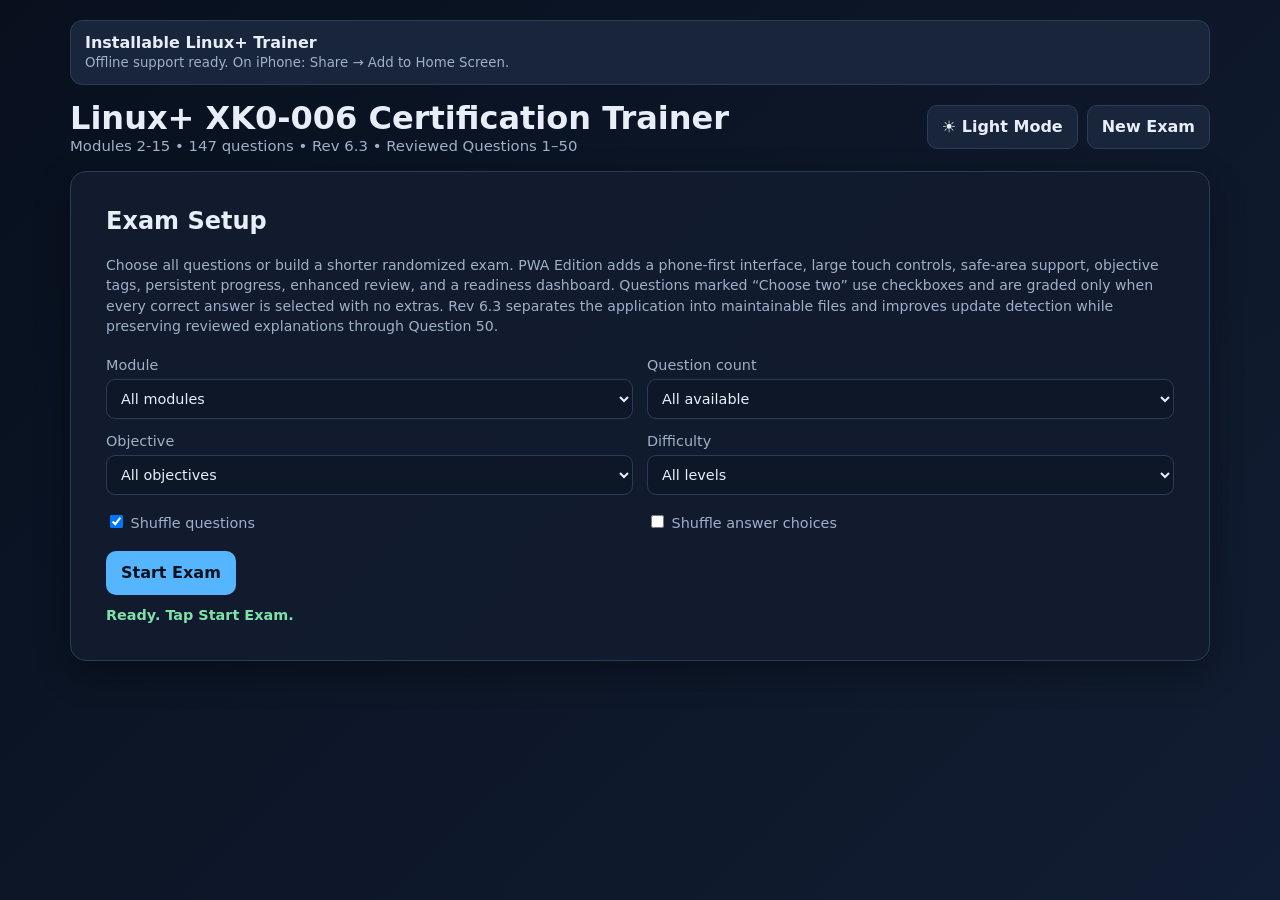
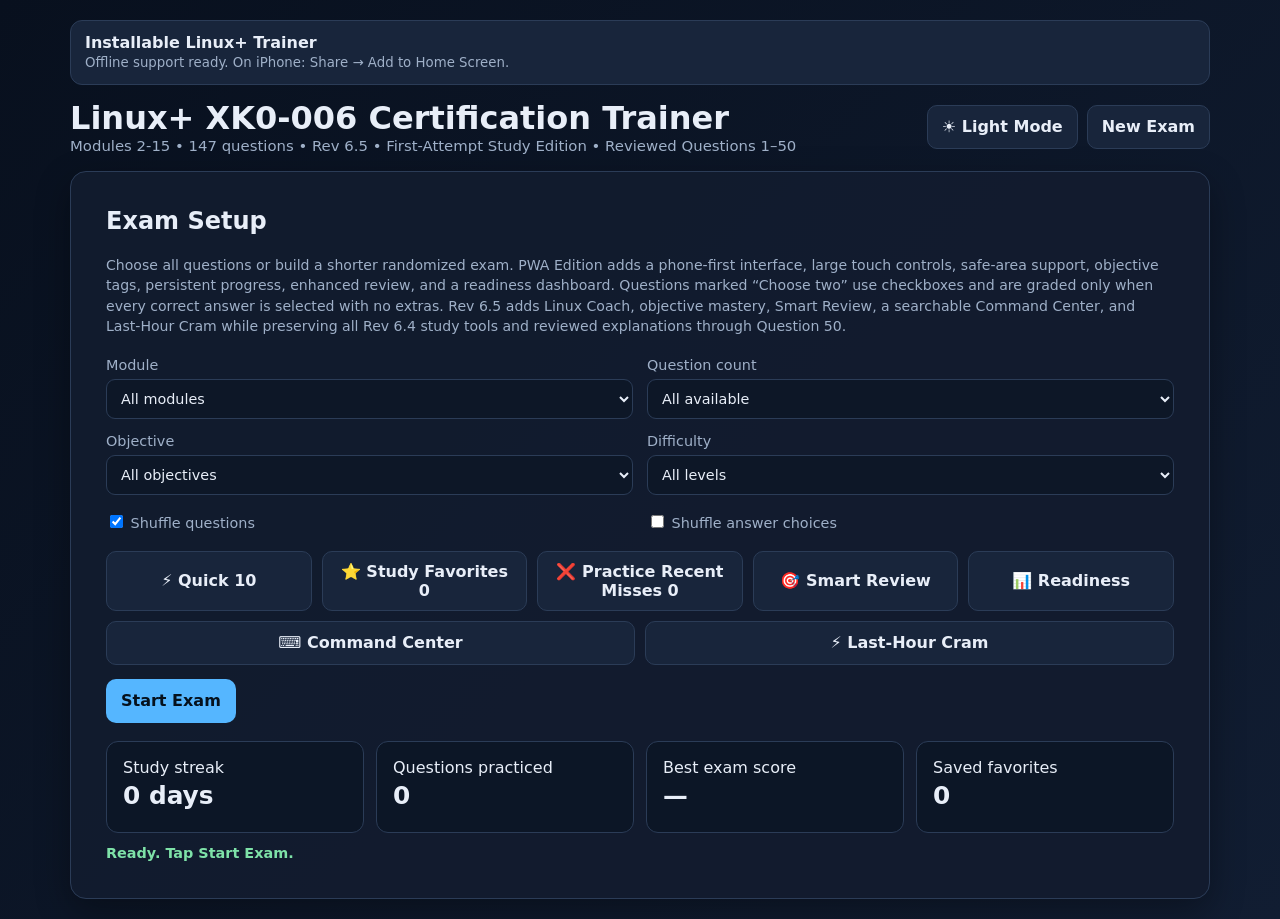
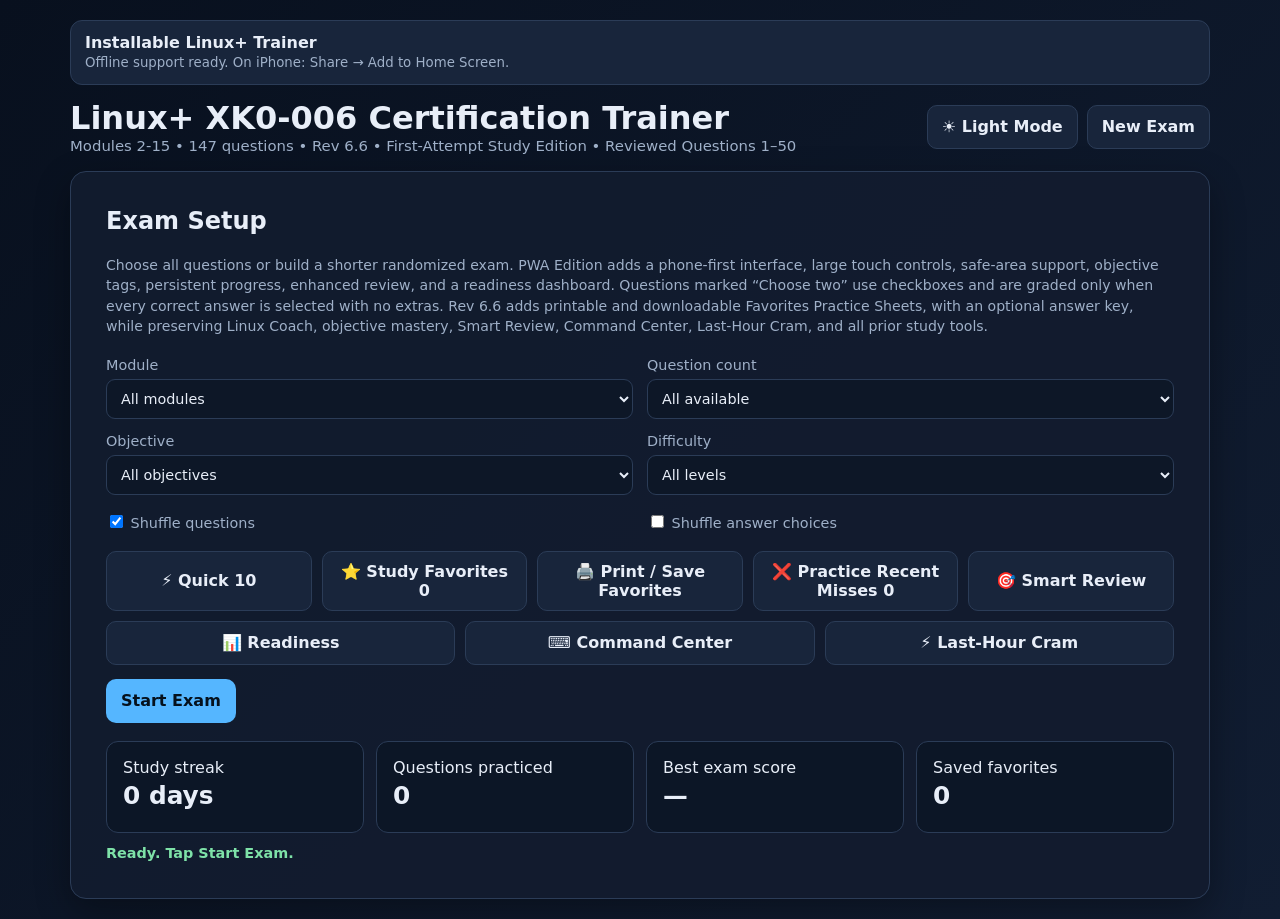
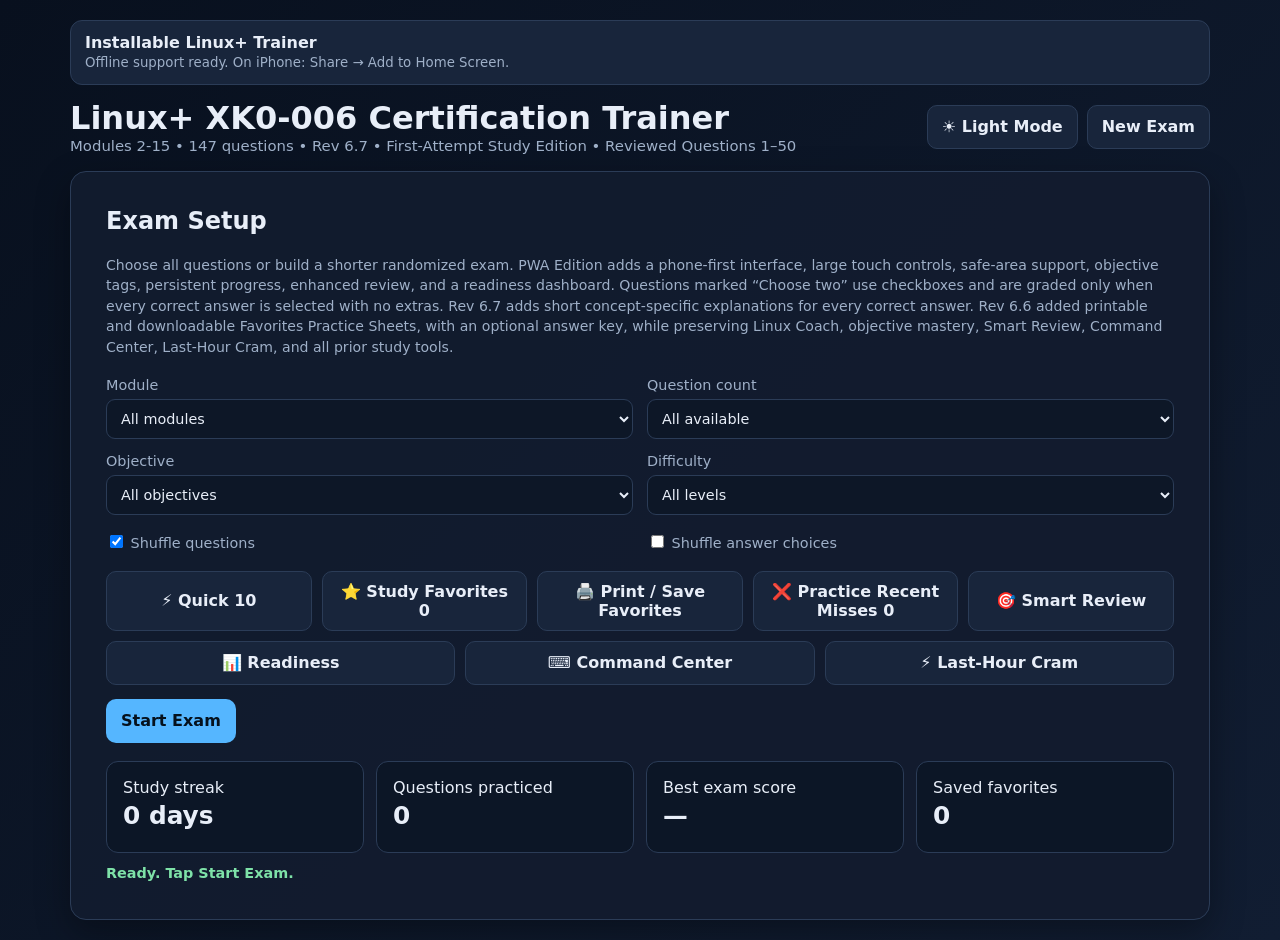
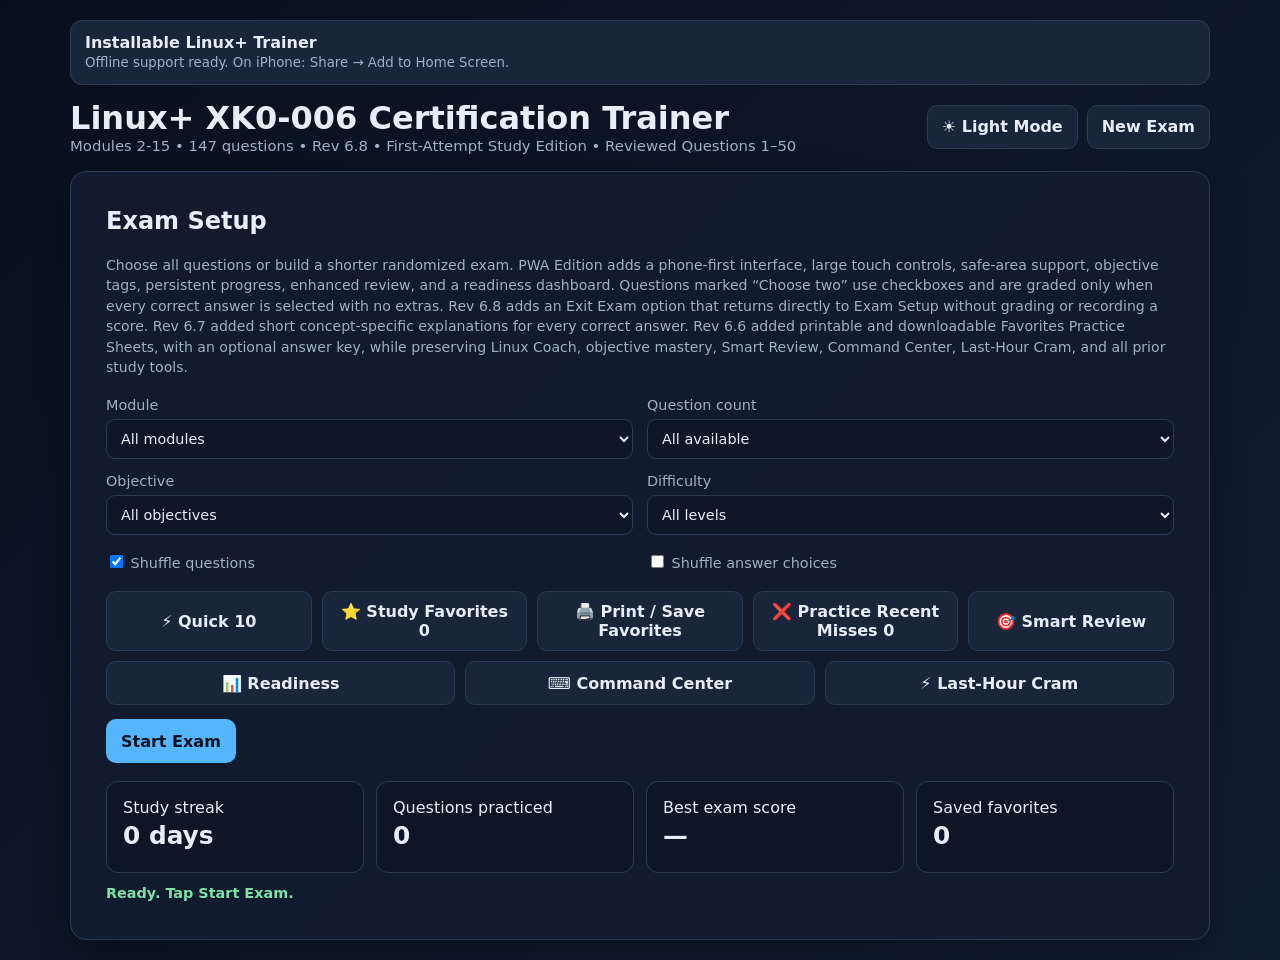
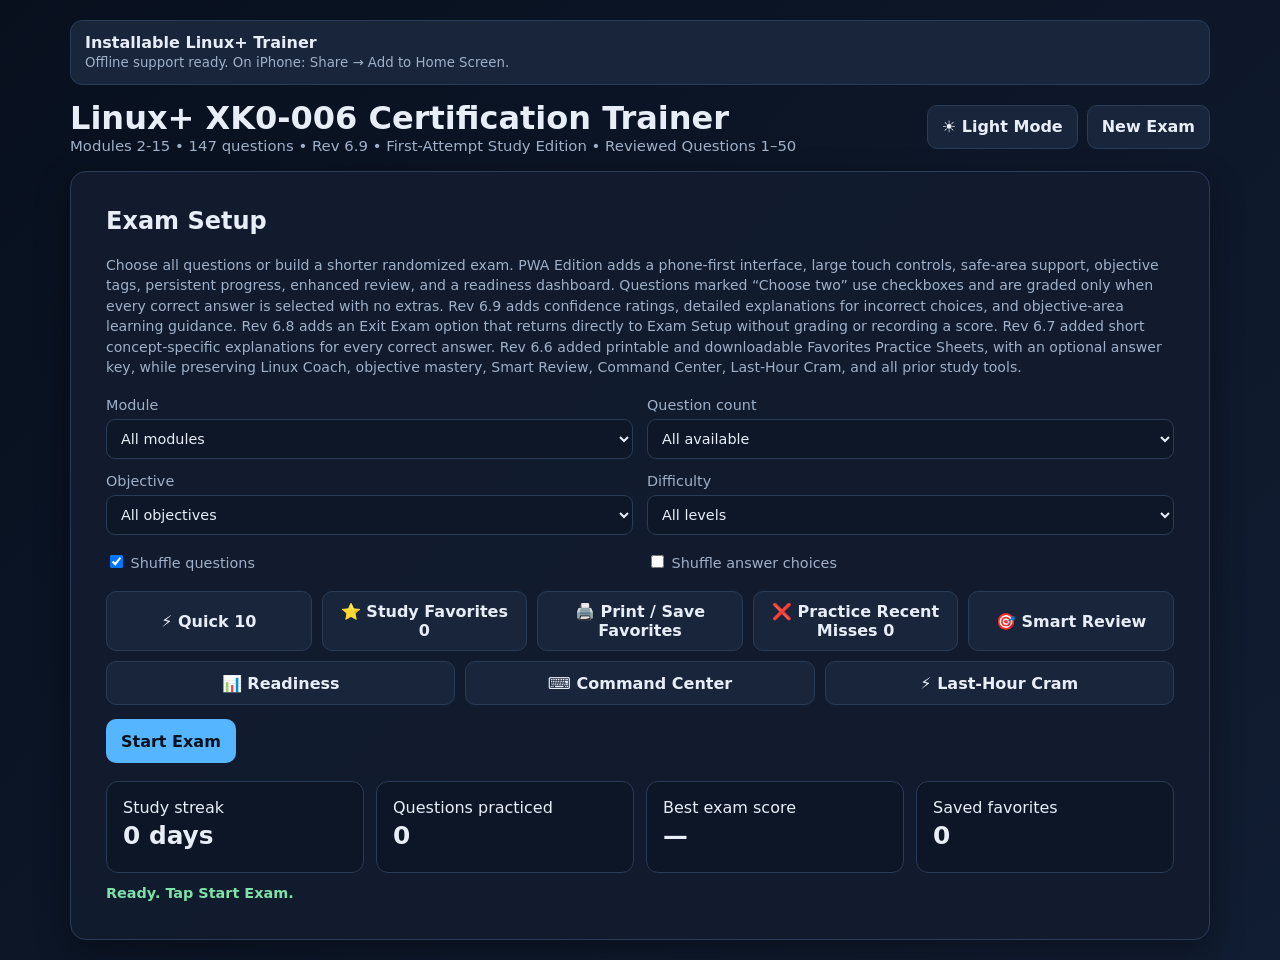
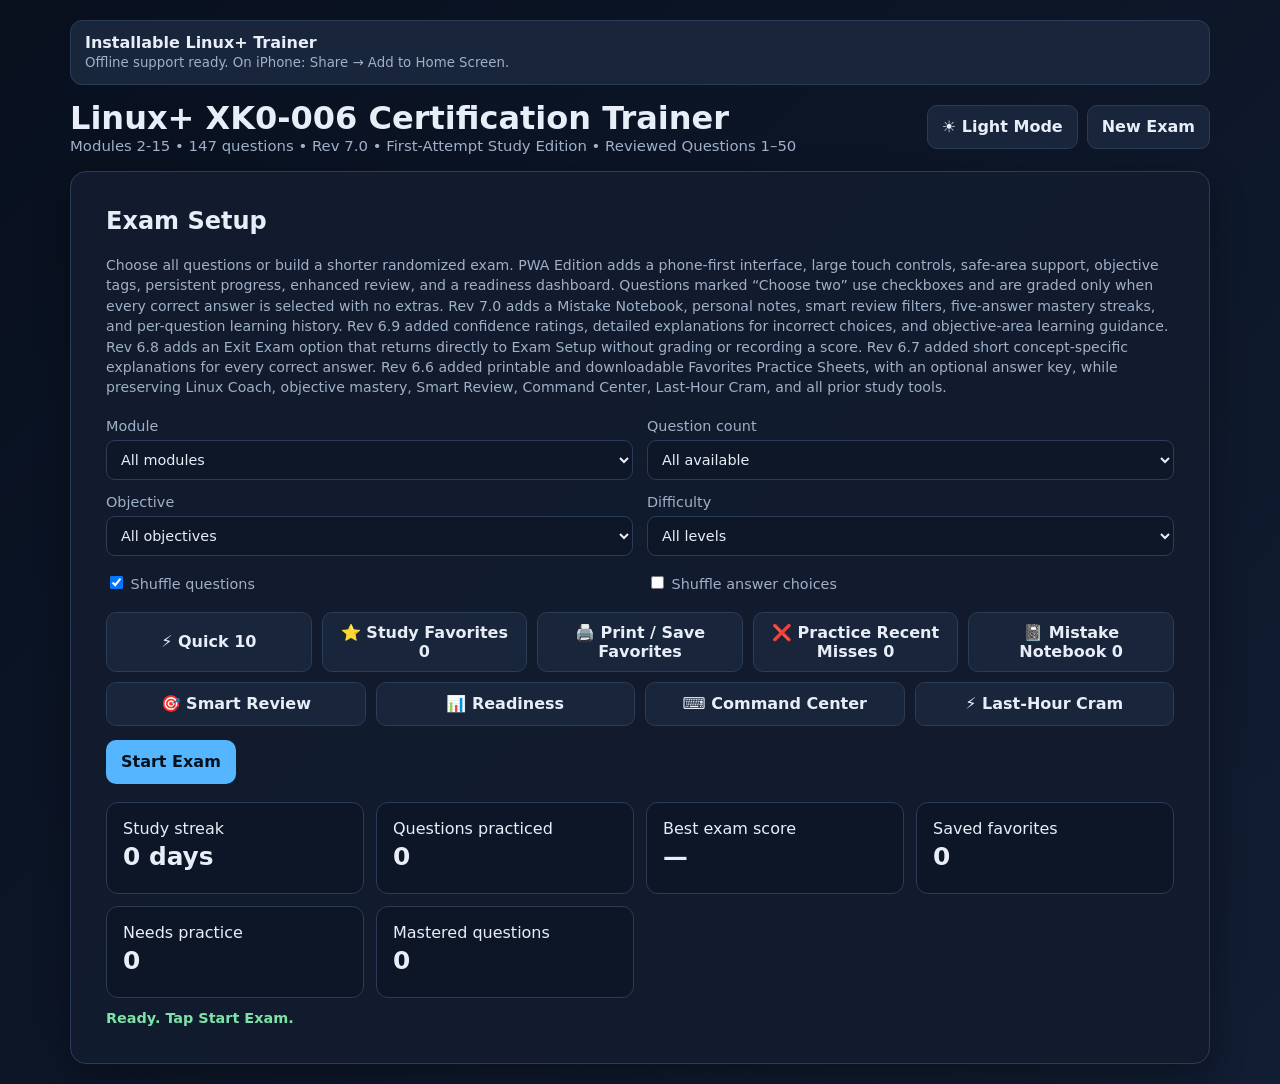
